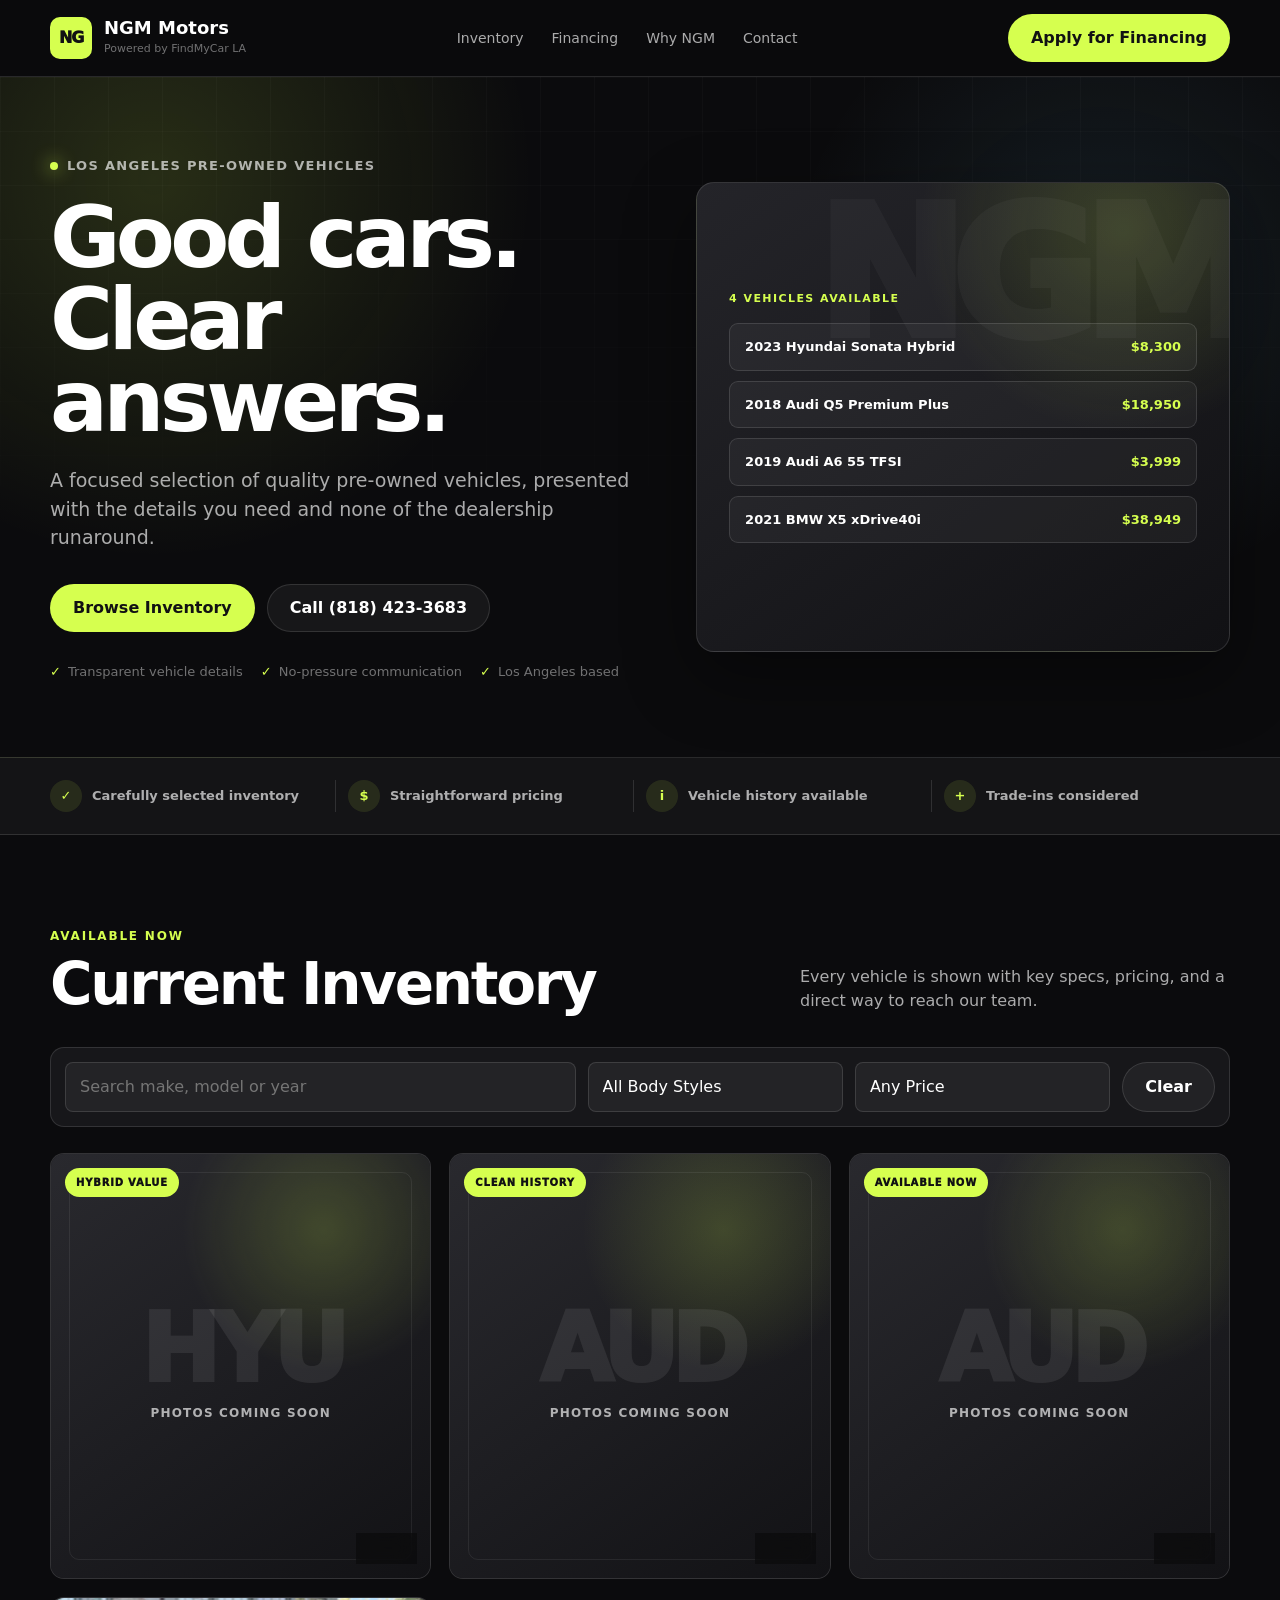
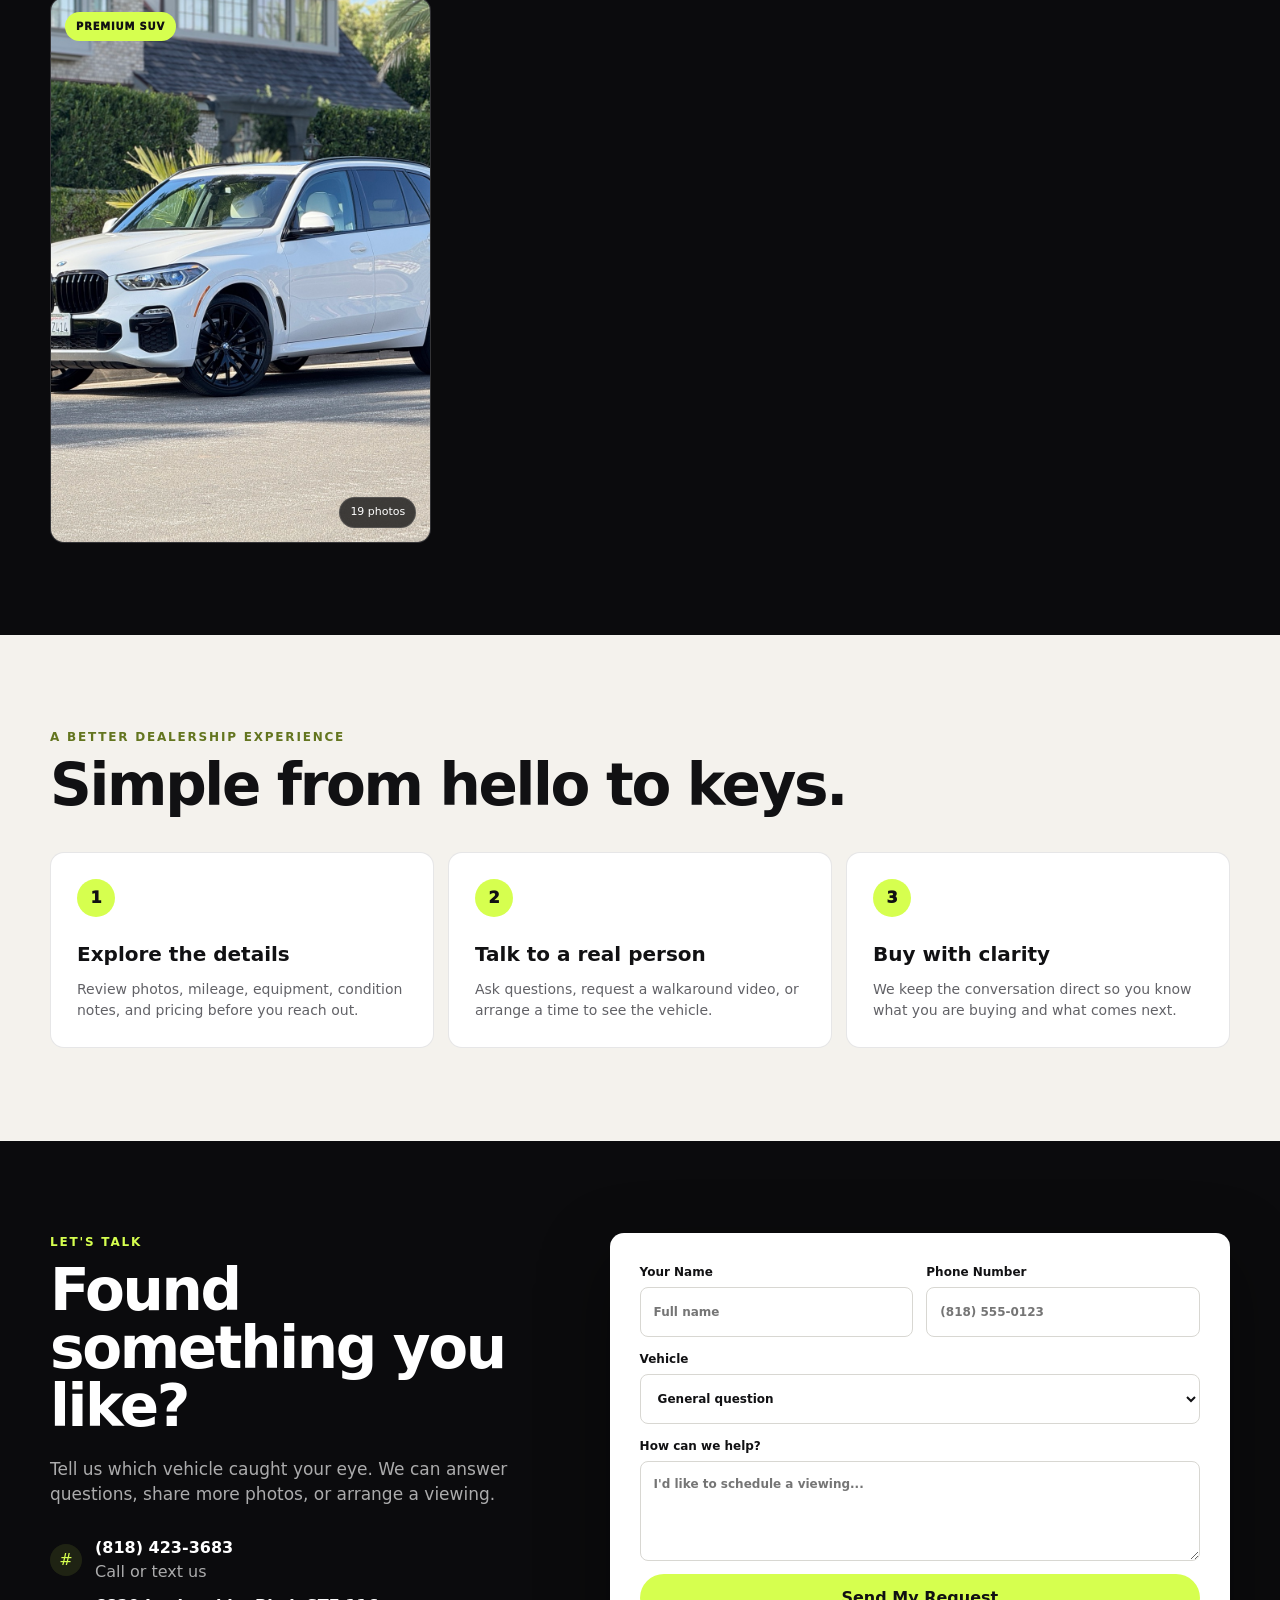
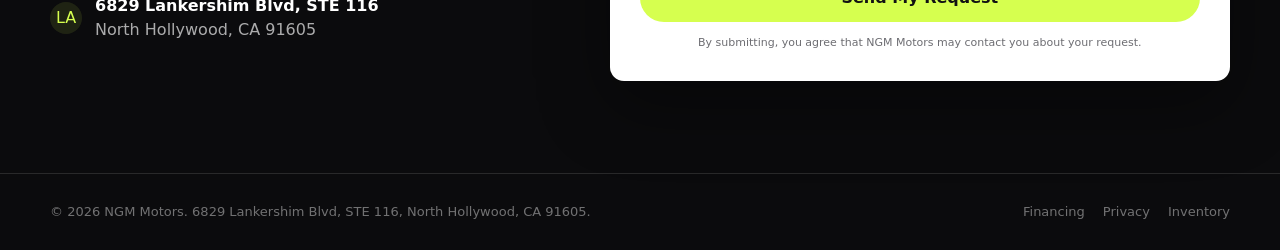
==== index.html @ dc5855cc "Fit fullscreen photos to viewport" ====
<!DOCTYPE html>
<html lang="en">
<head>
  <meta charset="UTF-8">
  <meta name="viewport" content="width=device-width, initial-scale=1.0">
  <meta name="description" content="Shop carefully selected pre-owned vehicles from NGM Motors in Los Angeles. View details, explore inventory, and contact our team.">
  <title>NGM Motors | Quality Pre-Owned Cars in Los Angeles</title>
  <style>
    :root {
      --bg: #0b0b0d;
      --panel: #17171a;
      --panel-2: #202024;
      --text: #fff;
      --muted: rgba(255,255,255,.66);
      --faint: rgba(255,255,255,.42);
      --line: rgba(255,255,255,.12);
      --accent: #d6ff4f;
      --ink: #111113;
      --radius: 14px;
      --shadow: 0 24px 70px rgba(0,0,0,.4);
    }

    * { box-sizing: border-box; }
    [hidden] { display: none !important; }
    html { scroll-behavior: smooth; }
    body {
      margin: 0;
      background: var(--bg);
      color: var(--text);
      font-family: Inter, ui-sans-serif, system-ui, -apple-system, BlinkMacSystemFont, "Segoe UI", sans-serif;
      line-height: 1.5;
    }
    body.modal-open { overflow: hidden; }
    a { color: inherit; text-decoration: none; }
    button, input, select, textarea { font: inherit; }
    button, select { cursor: pointer; }
    img { display: block; max-width: 100%; }
    h1, h2, h3, p { margin-top: 0; }
    .container { width: min(1180px, calc(100% - 32px)); margin: 0 auto; }

    .site-header {
      position: sticky;
      top: 0;
      z-index: 20;
      border-bottom: 1px solid var(--line);
      background: rgba(11,11,13,.86);
      backdrop-filter: blur(18px);
    }
    .header-inner { display: flex; align-items: center; justify-content: space-between; gap: 28px; min-height: 76px; }
    .brand { display: flex; align-items: center; gap: 12px; }
    .brand-mark {
      display: grid;
      width: 42px;
      height: 42px;
      place-items: center;
      border-radius: 10px;
      background: var(--accent);
      color: var(--ink);
      font-weight: 950;
      letter-spacing: -.08em;
    }
    .brand-name { display: block; font-size: 18px; font-weight: 900; line-height: 1; }
    .brand-note { display: block; margin-top: 4px; color: var(--faint); font-size: 11px; }
    .nav { display: flex; gap: 28px; color: var(--muted); font-size: 14px; }
    .nav a:hover { color: var(--text); }
    .button {
      display: inline-flex;
      min-height: 48px;
      align-items: center;
      justify-content: center;
      gap: 9px;
      border: 1px solid transparent;
      border-radius: 999px;
      padding: 0 22px;
      font-weight: 850;
      transition: transform .16s ease, background .16s ease, border-color .16s ease;
    }
    .button:hover { transform: translateY(-1px); }
    .button-primary { background: var(--accent); color: var(--ink); }
    .button-primary:hover { background: #e2ff76; }
    .button-ghost { border-color: var(--line); background: rgba(255,255,255,.05); color: var(--text); }
    .button-ghost:hover { background: rgba(255,255,255,.1); }

    .hero {
      position: relative;
      overflow: hidden;
      border-bottom: 1px solid var(--line);
      background:
        radial-gradient(circle at 12% 15%, rgba(214,255,79,.14), transparent 30%),
        radial-gradient(circle at 86% 30%, rgba(125,211,252,.1), transparent 26%),
        var(--bg);
    }
    .hero::after {
      content: "";
      position: absolute;
      inset: 0;
      background-image: linear-gradient(rgba(255,255,255,.025) 1px, transparent 1px), linear-gradient(90deg, rgba(255,255,255,.025) 1px, transparent 1px);
      background-size: 54px 54px;
      mask-image: linear-gradient(to bottom, #000, transparent 80%);
      pointer-events: none;
    }
    .hero-inner { position: relative; z-index: 1; display: grid; grid-template-columns: 1.05fr .95fr; align-items: center; gap: 56px; min-height: 680px; padding: 70px 0; }
    .eyebrow { display: inline-flex; align-items: center; gap: 9px; margin-bottom: 22px; color: var(--muted); font-size: 13px; font-weight: 800; text-transform: uppercase; letter-spacing: .1em; }
    .eyebrow::before { content: ""; width: 8px; height: 8px; border-radius: 50%; background: var(--accent); box-shadow: 0 0 18px var(--accent); }
    h1 { max-width: 700px; margin-bottom: 24px; font-size: clamp(48px, 7.4vw, 86px); line-height: .95; letter-spacing: -.055em; }
    .hero-copy { max-width: 620px; margin-bottom: 32px; color: var(--muted); font-size: 19px; }
    .hero-actions { display: flex; flex-wrap: wrap; gap: 12px; }
    .hero-proof { display: flex; flex-wrap: wrap; gap: 18px; margin-top: 30px; color: var(--faint); font-size: 13px; }
    .hero-proof span { display: flex; align-items: center; gap: 7px; }
    .hero-proof i { color: var(--accent); font-style: normal; }
    .hero-visual { position: relative; min-height: 470px; }
    .hero-car {
      position: absolute;
      inset: 0;
      width: 100%;
      height: 100%;
      object-fit: cover;
      border: 1px solid var(--line);
      border-radius: 18px;
      box-shadow: var(--shadow);
    }
    .hero-inventory {
      position: absolute;
      inset: 0;
      display: grid;
      align-content: center;
      gap: 10px;
      overflow: hidden;
      border: 1px solid var(--line);
      border-radius: 18px;
      background:
        radial-gradient(circle at 80% 10%, rgba(214,255,79,.16), transparent 34%),
        linear-gradient(145deg, #242429, #111114);
      padding: 32px;
      box-shadow: var(--shadow);
    }
    .hero-inventory::before { content: "NGM"; position: absolute; right: -14px; top: -42px; color: rgba(255,255,255,.035); font-size: 180px; font-weight: 950; letter-spacing: -.09em; }
    .hero-inventory-label { position: relative; margin-bottom: 6px; color: var(--accent); font-size: 11px; font-weight: 900; letter-spacing: .13em; text-transform: uppercase; }
    .hero-inventory-item { position: relative; display: flex; align-items: center; justify-content: space-between; gap: 18px; border: 1px solid var(--line); border-radius: 9px; background: rgba(255,255,255,.045); padding: 13px 15px; }
    .hero-inventory-item span { font-size: 13px; font-weight: 800; }
    .hero-inventory-item strong { color: var(--accent); font-size: 13px; white-space: nowrap; }
    .hero-card { position: absolute; right: -18px; bottom: 24px; width: min(310px, 78%); border: 1px solid var(--line); border-radius: var(--radius); background: rgba(15,15,17,.88); padding: 22px; backdrop-filter: blur(18px); box-shadow: var(--shadow); }
    .hero-card-label { margin-bottom: 7px; color: var(--accent); font-size: 11px; font-weight: 900; letter-spacing: .13em; text-transform: uppercase; }
    .hero-card strong { display: block; margin-bottom: 3px; font-size: 22px; }
    .hero-card p { margin: 0; color: var(--muted); font-size: 13px; }

    .trust-strip { border-bottom: 1px solid var(--line); background: rgba(255,255,255,.035); }
    .trust-grid { display: grid; grid-template-columns: repeat(4, 1fr); gap: 12px; padding: 22px 0; }
    .trust-item { display: flex; align-items: center; gap: 10px; border-right: 1px solid var(--line); color: var(--muted); font-size: 13px; font-weight: 750; }
    .trust-item:last-child { border-right: 0; }
    .trust-icon { display: grid; width: 32px; height: 32px; flex: 0 0 auto; place-items: center; border-radius: 50%; background: rgba(214,255,79,.1); color: var(--accent); }

    .section { padding: 92px 0; }
    .section-head { display: flex; align-items: end; justify-content: space-between; gap: 30px; margin-bottom: 34px; }
    .kicker { margin-bottom: 10px; color: var(--accent); font-size: 12px; font-weight: 900; letter-spacing: .15em; text-transform: uppercase; }
    h2 { margin-bottom: 0; font-size: clamp(36px, 5vw, 58px); line-height: 1; letter-spacing: -.04em; }
    .section-note { max-width: 430px; margin: 0; color: var(--muted); }
    .filters { display: grid; grid-template-columns: 2fr 1fr 1fr auto; gap: 12px; margin-bottom: 26px; border: 1px solid var(--line); border-radius: var(--radius); background: var(--panel); padding: 14px; }
    .control { width: 100%; min-height: 50px; border: 1px solid var(--line); border-radius: 8px; outline: 0; background: rgba(255,255,255,.055); color: var(--text); padding: 0 14px; }
    .control:focus { border-color: var(--accent); box-shadow: 0 0 0 3px rgba(214,255,79,.1); }
    select.control { appearance: none; }
    select.control option { background: var(--panel); }
    .inventory-grid { display: grid; grid-template-columns: repeat(3, minmax(0,1fr)); gap: 18px; }
    .vehicle-card { overflow: hidden; border: 1px solid var(--line); border-radius: var(--radius); background: var(--panel); transition: transform .18s ease, border-color .18s ease; }
    .vehicle-card:hover { transform: translateY(-4px); border-color: rgba(214,255,79,.35); }
    .vehicle-image-wrap { position: relative; aspect-ratio: 4 / 3; overflow: hidden; background: var(--panel-2); cursor: pointer; }
    .vehicle-image { width: 100%; height: 100%; object-fit: cover; transition: transform .35s ease; }
    .vehicle-card:hover .vehicle-image { transform: scale(1.025); }
    .vehicle-placeholder { display: grid; width: 100%; height: 100%; place-items: center; background: radial-gradient(circle at 72% 18%, rgba(214,255,79,.18), transparent 32%), linear-gradient(145deg, #29292e, #121215); color: var(--text); text-align: center; }
    .vehicle-placeholder::before { content: ""; position: absolute; inset: 18px; border: 1px solid rgba(255,255,255,.07); border-radius: 10px; }
    .vehicle-placeholder-inner { position: relative; z-index: 1; padding: 24px; }
    .vehicle-placeholder-mark { display: block; margin-bottom: 8px; color: rgba(255,255,255,.08); font-size: clamp(58px,8vw,94px); font-weight: 950; line-height: .9; letter-spacing: -.08em; }
    .vehicle-placeholder-name { color: var(--muted); font-size: 12px; font-weight: 850; letter-spacing: .1em; text-transform: uppercase; }
    .vehicle-badge { position: absolute; left: 14px; top: 14px; border-radius: 999px; background: var(--accent); color: var(--ink); padding: 7px 11px; font-size: 10px; font-weight: 950; letter-spacing: .08em; text-transform: uppercase; }
    .photo-count { position: absolute; right: 14px; bottom: 14px; border: 1px solid var(--line); border-radius: 999px; background: rgba(11,11,13,.75); padding: 6px 10px; font-size: 11px; backdrop-filter: blur(10px); }
    .vehicle-body { padding: 20px; }
    .vehicle-title-row { display: flex; align-items: start; justify-content: space-between; gap: 16px; }
    .vehicle-title { margin-bottom: 5px; font-size: 21px; line-height: 1.15; }
    .vehicle-trim { margin-bottom: 0; color: var(--muted); font-size: 13px; }
    .vehicle-price { color: var(--accent); font-size: 21px; font-weight: 900; white-space: nowrap; }
    .vehicle-specs { display: grid; grid-template-columns: repeat(3, 1fr); gap: 8px; margin: 18px 0; border-top: 1px solid var(--line); border-bottom: 1px solid var(--line); padding: 14px 0; }
    .spec { border-right: 1px solid var(--line); }
    .spec:last-child { border-right: 0; }
    .spec span { display: block; color: var(--faint); font-size: 10px; font-weight: 850; letter-spacing: .08em; text-transform: uppercase; }
    .spec strong { display: block; margin-top: 3px; font-size: 13px; }
    .card-actions { display: grid; grid-template-columns: 1fr 1fr; gap: 9px; }
    .card-actions .button { min-height: 43px; padding: 0 14px; font-size: 13px; }
    .empty { grid-column: 1/-1; border: 1px dashed var(--line); border-radius: var(--radius); padding: 54px 20px; color: var(--muted); text-align: center; }

    .process { border-top: 1px solid var(--line); border-bottom: 1px solid var(--line); background: #f4f2ed; color: var(--ink); }
    .process .kicker { color: #63751f; }
    .process-grid { display: grid; grid-template-columns: repeat(3,1fr); gap: 14px; margin-top: 38px; }
    .process-card { border: 1px solid rgba(17,17,19,.1); border-radius: var(--radius); background: #fff; padding: 26px; }
    .process-number { display: grid; width: 38px; height: 38px; margin-bottom: 22px; place-items: center; border-radius: 50%; background: var(--accent); font-weight: 950; }
    .process-card h3 { margin-bottom: 10px; font-size: 20px; }
    .process-card p { margin-bottom: 0; color: #626267; font-size: 14px; }

    .contact-grid { display: grid; grid-template-columns: .9fr 1.1fr; gap: 52px; align-items: start; }
    .contact-copy p:not(.kicker) { margin: 22px 0 28px; color: var(--muted); font-size: 17px; }
    .contact-links { display: grid; gap: 10px; }
    .contact-link { display: flex; align-items: center; gap: 13px; color: var(--muted); }
    .contact-link strong { color: var(--text); }
    .contact-form { display: grid; grid-template-columns: 1fr 1fr; gap: 13px; border-radius: var(--radius); background: #fff; color: var(--ink); padding: 30px; box-shadow: var(--shadow); }
    .field { display: grid; gap: 6px; font-size: 12px; font-weight: 800; }
    .field-full { grid-column: 1/-1; }
    .field input, .field select, .field textarea { width: 100%; border: 1px solid #d8d7d2; border-radius: 8px; background: #fff; color: var(--ink); outline: 0; padding: 13px; }
    .field input, .field select { min-height: 50px; }
    .field textarea { min-height: 100px; resize: vertical; }
    .field input:focus, .field select:focus, .field textarea:focus { border-color: var(--ink); box-shadow: 0 0 0 3px rgba(17,17,19,.08); }
    .contact-form .button { grid-column: 1/-1; width: 100%; }
    .form-note { grid-column: 1/-1; margin: 0; color: #6d6d72; font-size: 11px; text-align: center; }
    .form-success { display: none; grid-column: 1/-1; border-radius: 8px; background: #eaf7cf; padding: 12px; color: #344409; font-size: 13px; font-weight: 800; text-align: center; }
    .form-success.visible { display: block; }

    .footer { border-top: 1px solid var(--line); padding: 28px 0; color: var(--faint); font-size: 13px; }
    .footer-inner { display: flex; justify-content: space-between; gap: 20px; }
    .footer-links { display: flex; gap: 18px; }
    .footer a:hover { color: var(--text); }

    .modal { position: fixed; inset: 0; z-index: 50; display: grid; place-items: center; padding: 20px; background: rgba(0,0,0,.78); opacity: 0; visibility: hidden; transition: opacity .18s ease, visibility .18s ease; backdrop-filter: blur(10px); }
    .modal.open { opacity: 1; visibility: visible; }
    .modal-card { position: relative; display: grid; grid-template-columns: 1.15fr .85fr; width: min(1060px,100%); max-height: calc(100vh - 40px); overflow: auto; border: 1px solid var(--line); border-radius: 18px; background: var(--panel); box-shadow: var(--shadow); }
    .modal-gallery { position: sticky; top: 0; min-height: 610px; background: #08080a; }
    .modal-image { width: 100%; height: 100%; object-fit: contain; cursor: zoom-in; }
    .modal-placeholder { display: grid; width: 100%; height: 100%; min-height: inherit; place-items: center; background: radial-gradient(circle at 72% 18%, rgba(214,255,79,.18), transparent 32%), linear-gradient(145deg, #29292e, #121215); text-align: center; }
    .gallery-nav { position: absolute; inset: 50% 16px auto; display: flex; justify-content: space-between; transform: translateY(-50%); pointer-events: none; }
    .gallery-button { display: grid; width: 46px; height: 46px; place-items: center; border: 1px solid rgba(255,255,255,.28); border-radius: 50%; background: rgba(11,11,13,.58); color: var(--text); font-size: 20px; box-shadow: 0 6px 22px rgba(0,0,0,.25); backdrop-filter: blur(8px); pointer-events: auto; transition: background .16s ease, transform .16s ease; }
    .gallery-button:hover { background: rgba(11,11,13,.82); transform: scale(1.05); }
    .gallery-meta { position: absolute; left: 50%; bottom: 23px; transform: translateX(-50%); border: 1px solid var(--line); border-radius: 999px; background: rgba(11,11,13,.78); padding: 6px 11px; color: var(--muted); font-size: 11px; backdrop-filter: blur(8px); }
    .modal-content { padding: 38px; }
    .modal-close { position: absolute; z-index: 2; top: 14px; right: 14px; display: grid; width: 40px; height: 40px; place-items: center; border: 1px solid var(--line); border-radius: 50%; background: rgba(11,11,13,.8); color: var(--text); font-size: 22px; }
    .modal-content h2 { margin-bottom: 6px; font-size: 36px; }
    .modal-price { margin: 18px 0; color: var(--accent); font-size: 34px; font-weight: 950; }
    .modal-description { color: var(--muted); }
    .modal-specs { display: grid; grid-template-columns: 1fr 1fr; gap: 11px; margin: 24px 0; }
    .modal-spec { border-radius: 8px; background: rgba(255,255,255,.055); padding: 13px; }
    .modal-spec span { display: block; color: var(--faint); font-size: 10px; font-weight: 850; text-transform: uppercase; letter-spacing: .08em; }
    .modal-spec strong { display: block; margin-top: 4px; font-size: 14px; }
    .feature-list { display: grid; grid-template-columns: 1fr 1fr; gap: 8px; margin: 18px 0 28px; padding: 0; list-style: none; color: var(--muted); font-size: 13px; }
    .feature-list li::before { content: "\2713"; margin-right: 7px; color: var(--accent); font-weight: 900; }
    .modal-actions { display: grid; gap: 9px; }
    .share-status { min-height: 18px; margin: 8px 0 0; color: var(--muted); font-size: 12px; text-align: center; }

    .fullscreen-viewer { position: fixed; inset: 0; z-index: 80; display: grid; min-width: 0; min-height: 0; place-items: center; overflow: hidden; background: rgba(0,0,0,.96); padding: 20px 76px; opacity: 0; visibility: hidden; transition: opacity .18s ease, visibility .18s ease; }
    .fullscreen-viewer.open { opacity: 1; visibility: visible; }
    .fullscreen-image { display: block; width: auto; height: auto; max-width: 100%; max-height: calc(100vh - 40px); max-height: calc(100dvh - 40px); object-fit: contain; }
    .fullscreen-close { position: absolute; z-index: 2; top: 20px; right: 20px; display: grid; width: 48px; height: 48px; place-items: center; border: 1px solid var(--line); border-radius: 50%; background: rgba(11,11,13,.78); color: var(--text); font-size: 28px; }
    .fullscreen-button { position: absolute; z-index: 2; top: 50%; display: grid; width: 52px; height: 52px; place-items: center; border: 1px solid var(--line); border-radius: 50%; background: rgba(11,11,13,.78); color: var(--text); font-size: 24px; transform: translateY(-50%); }
    .fullscreen-prev { left: 20px; }
    .fullscreen-next { right: 20px; }
    .fullscreen-counter { position: absolute; z-index: 2; bottom: 22px; left: 50%; transform: translateX(-50%); border: 1px solid var(--line); border-radius: 999px; background: rgba(11,11,13,.78); padding: 8px 13px; color: var(--muted); font-size: 12px; }

    @media (max-width: 980px) {
      .nav { display: none; }
      .hero-inner { grid-template-columns: 1fr; min-height: auto; }
      .hero-visual { min-height: 520px; }
      .inventory-grid { grid-template-columns: repeat(2,1fr); }
      .filters { grid-template-columns: 1fr 1fr; }
      .contact-grid { grid-template-columns: 1fr; }
      .modal-card { grid-template-columns: 1fr; }
      .modal-gallery { position: relative; min-height: 430px; }
    }
    @media (max-width: 680px) {
      .container { width: min(100% - 24px,1180px); }
      .header-inner { min-height: 68px; }
      .header-inner > .button { display: none; }
      .hero-inner { gap: 38px; padding: 52px 0; }
      .hero-visual { min-height: 380px; }
      .hero-card { right: 12px; bottom: 12px; }
      .trust-grid { grid-template-columns: 1fr 1fr; }
      .trust-item { border-right: 0; }
      .section { padding: 64px 0; }
      .section-head { align-items: stretch; flex-direction: column; }
      .filters, .inventory-grid, .process-grid { grid-template-columns: 1fr; }
      .filters .button { width: 100%; }
      .contact-form { grid-template-columns: 1fr; padding: 22px; }
      .field-full, .contact-form .button, .form-note, .form-success { grid-column: auto; }
      .footer-inner { flex-direction: column; }
      .modal { padding: 0; }
      .modal-card { max-height: 100vh; min-height: 100vh; border: 0; border-radius: 0; }
      .modal-gallery { min-height: 310px; }
      .modal-content { padding: 28px 20px; }
      .gallery-nav { right: 10px; left: 10px; }
      .gallery-button { width: 42px; height: 42px; }
      .fullscreen-viewer { padding: 64px 12px; }
      .fullscreen-image { max-height: calc(100vh - 128px); max-height: calc(100dvh - 128px); }
      .fullscreen-button { width: 44px; height: 44px; background: rgba(11,11,13,.58); }
      .fullscreen-prev { left: 10px; }
      .fullscreen-next { right: 10px; }
    }
  </style>
</head>
<body>
  <header class="site-header">
    <div class="container header-inner">
      <a class="brand" href="#top" aria-label="NGM Motors home">
        <span class="brand-mark">NG</span>
        <span><span class="brand-name">NGM Motors</span><span class="brand-note">Powered by FindMyCar LA</span></span>
      </a>
      <nav class="nav" aria-label="Main navigation">
        <a href="#inventory">Inventory</a><a href="financing.html">Financing</a><a href="#why-us">Why NGM</a><a href="#contact">Contact</a>
      </nav>
      <a class="button button-primary" href="financing.html">Apply for Financing</a>
    </div>
  </header>

  <main id="top">
    <section class="hero">
      <div class="container hero-inner">
        <div>
          <p class="eyebrow">Los Angeles pre-owned vehicles</p>
          <h1>Good cars.<br>Clear answers.</h1>
          <p class="hero-copy">A focused selection of quality pre-owned vehicles, presented with the details you need and none of the dealership runaround.</p>
          <div class="hero-actions">
            <a class="button button-primary" href="#inventory">Browse Inventory</a>
            <a class="button button-ghost" href="tel:+18184233683">Call (818) 423-3683</a>
          </div>
          <div class="hero-proof"><span><i>&check;</i> Transparent vehicle details</span><span><i>&check;</i> No-pressure communication</span><span><i>&check;</i> Los Angeles based</span></div>
        </div>
        <div class="hero-visual">
          <div class="hero-inventory">
            <span class="hero-inventory-label">4 vehicles available</span>
            <div class="hero-inventory-item"><span>2023 Hyundai Sonata Hybrid</span><strong>$8,300</strong></div>
            <div class="hero-inventory-item"><span>2018 Audi Q5 Premium Plus</span><strong>$18,950</strong></div>
            <div class="hero-inventory-item"><span>2019 Audi A6 55 TFSI</span><strong>$3,999</strong></div>
            <div class="hero-inventory-item"><span>2021 BMW X5 xDrive40i</span><strong>$38,949</strong></div>
          </div>
        </div>
      </div>
    </section>

    <section class="trust-strip" aria-label="Dealer benefits">
      <div class="container trust-grid">
        <div class="trust-item"><span class="trust-icon">&check;</span> Carefully selected inventory</div>
        <div class="trust-item"><span class="trust-icon">$</span> Straightforward pricing</div>
        <div class="trust-item"><span class="trust-icon">i</span> Vehicle history available</div>
        <div class="trust-item"><span class="trust-icon">+</span> Trade-ins considered</div>
      </div>
    </section>

    <section id="inventory" class="section">
      <div class="container">
        <div class="section-head">
          <div><p class="kicker">Available now</p><h2>Current Inventory</h2></div>
          <p class="section-note">Every vehicle is shown with key specs, pricing, and a direct way to reach our team.</p>
        </div>
        <div class="filters">
          <input id="search" class="control" type="search" placeholder="Search make, model or year" aria-label="Search inventory">
          <select id="bodyFilter" class="control" aria-label="Filter by body style"><option value="">All Body Styles</option><option>SUV</option><option>Sedan</option></select>
          <select id="priceFilter" class="control" aria-label="Filter by price"><option value="">Any Price</option><option value="20000">Under $20,000</option><option value="25000">Under $25,000</option><option value="30000">Under $30,000</option></select>
          <button id="clearFilters" class="button button-ghost" type="button">Clear</button>
        </div>
        <div id="inventoryGrid" class="inventory-grid"></div>
      </div>
    </section>

    <section id="why-us" class="section process">
      <div class="container">
        <p class="kicker">A better dealership experience</p><h2>Simple from hello to keys.</h2>
        <div class="process-grid">
          <article class="process-card"><span class="process-number">1</span><h3>Explore the details</h3><p>Review photos, mileage, equipment, condition notes, and pricing before you reach out.</p></article>
          <article class="process-card"><span class="process-number">2</span><h3>Talk to a real person</h3><p>Ask questions, request a walkaround video, or arrange a time to see the vehicle.</p></article>
          <article class="process-card"><span class="process-number">3</span><h3>Buy with clarity</h3><p>We keep the conversation direct so you know what you are buying and what comes next.</p></article>
        </div>
      </div>
    </section>

    <section id="contact" class="section">
      <div class="container contact-grid">
        <div class="contact-copy">
          <p class="kicker">Let's talk</p><h2>Found something you like?</h2>
          <p>Tell us which vehicle caught your eye. We can answer questions, share more photos, or arrange a viewing.</p>
          <div class="contact-links"><a class="contact-link" href="tel:+18184233683"><span class="trust-icon">#</span><span><strong>(818) 423-3683</strong><br>Call or text us</span></a><a class="contact-link" href="https://maps.google.com/?q=6829+Lankershim+Blvd+STE+116+North+Hollywood+CA+91605" target="_blank" rel="noopener"><span class="trust-icon">LA</span><span><strong>6829 Lankershim Blvd, STE 116</strong><br>North Hollywood, CA 91605</span></a></div>
        </div>
        <form id="leadForm" class="contact-form" action="https://formspree.io/f/mrededgd" method="POST">
          <label class="field">Your Name<input name="name" type="text" placeholder="Full name" required></label>
          <label class="field">Phone Number<input name="phone" type="tel" placeholder="(818) 555-0123" required></label>
          <label class="field field-full">Vehicle<select id="vehicleSelect" name="vehicle"><option value="">General question</option></select></label>
          <label class="field field-full">How can we help?<textarea name="message" placeholder="I'd like to schedule a viewing..."></textarea></label>
          <button class="button button-primary" type="submit">Send My Request</button>
          <p id="formSuccess" class="form-success">Thanks - we received your request and will be in touch shortly.</p>
          <p class="form-note">By submitting, you agree that NGM Motors may contact you about your request.</p>
        </form>
      </div>
    </section>
  </main>

  <footer class="footer"><div class="container footer-inner"><span>&copy; 2026 NGM Motors. 6829 Lankershim Blvd, STE 116, North Hollywood, CA 91605.</span><span class="footer-links"><a href="financing.html">Financing</a><a href="https://fndmycar.com/privacy.html">Privacy</a><a href="#inventory">Inventory</a></span></div></footer>

  <div id="vehicleModal" class="modal" role="dialog" aria-modal="true" aria-labelledby="modalTitle" aria-hidden="true">
    <div class="modal-card">
      <button id="modalClose" class="modal-close" type="button" aria-label="Close vehicle details">&times;</button>
      <div class="modal-gallery"><img id="modalImage" class="modal-image" src="" alt="" title="View full size"><div id="modalPlaceholder" class="modal-placeholder" hidden><div class="vehicle-placeholder-inner"><span id="modalPlaceholderMark" class="vehicle-placeholder-mark"></span><span id="modalPlaceholderName" class="vehicle-placeholder-name"></span></div></div><div class="gallery-nav"><button id="galleryPrev" class="gallery-button" type="button" aria-label="Previous photo">&larr;</button><button id="galleryNext" class="gallery-button" type="button" aria-label="Next photo">&rarr;</button></div><span id="galleryMeta" class="gallery-meta" hidden></span></div>
      <div class="modal-content"><p id="modalBadge" class="kicker"></p><h2 id="modalTitle"></h2><p id="modalTrim" class="vehicle-trim"></p><div id="modalPrice" class="modal-price"></div><p id="modalDescription" class="modal-description"></p><div id="modalSpecs" class="modal-specs"></div><h3>Highlights</h3><ul id="modalFeatures" class="feature-list"></ul><div class="modal-actions"><button id="modalInquiry" class="button button-primary" type="button">Ask About This Vehicle</button><button id="shareListing" class="button button-ghost" type="button">Share Listing</button><a class="button button-ghost" href="tel:+18184233683">Call (818) 423-3683</a></div><p id="shareStatus" class="share-status" aria-live="polite"></p></div>
    </div>
  </div>

  <div id="fullscreenViewer" class="fullscreen-viewer" role="dialog" aria-modal="true" aria-label="Full-size vehicle photo" aria-hidden="true">
    <button id="fullscreenClose" class="fullscreen-close" type="button" aria-label="Close full-size photo">&times;</button>
    <button id="fullscreenPrev" class="fullscreen-button fullscreen-prev" type="button" aria-label="Previous photo">&larr;</button>
    <img id="fullscreenImage" class="fullscreen-image" src="" alt="">
    <button id="fullscreenNext" class="fullscreen-button fullscreen-next" type="button" aria-label="Next photo">&rarr;</button>
    <span id="fullscreenCounter" class="fullscreen-counter"></span>
  </div>

  <script>
    const vehicles = [
      { id: "sonata-hybrid", stock: "CP1139", vin: "KMHL24JJ7PA055891", year: 2023, make: "Hyundai", model: "Sonata Hybrid", trim: "Blue Sedan 4D", body: "Sedan", price: 8300, miles: 86942, drivetrain: "Not listed", color: "Not listed", badge: "Hybrid Value", images: [], description: "A fuel-efficient midsize hybrid sedan now available from NGM Motors. Contact our team for condition details, additional photos, and a viewing appointment.", features: ["Hybrid powertrain", "In inventory", "Available now", "Stock CP1139"] },
      { id: "audi-q5", stock: "TR11102", vin: "WA1BNAFY4J2013783", year: 2018, make: "Audi", model: "Q5 Premium Plus", trim: "Sport Utility 4D", body: "SUV", price: 18950, miles: 78053, drivetrain: "Not listed", color: "Not listed", badge: "Clean History", images: [], description: "A premium compact SUV with a clean reported accident history. Contact our team for condition details, additional photos, and a viewing appointment.", features: ["AutoCheck score 81", "0 reported accidents", "Odometer assured", "Title brand assured", "5 reported owners", "Stock TR11102"] },
      { id: "audi-a6", stock: "NH9866", vin: "WAUK2AF28KN059866", year: 2019, make: "Audi", model: "A6 55 TFSI Premium", trim: "Sedan 4D", body: "Sedan", price: 3999, miles: 75030, drivetrain: "Not listed", color: "Not listed", badge: "Available Now", images: [], description: "A well-equipped premium sedan with a clean reported accident history. Contact our team to confirm pricing, condition, and availability before visiting.", features: ["AutoCheck score 85", "0 reported accidents", "Odometer assured", "Title brand assured", "2 reported owners", "Stock NH9866"] },
      { id: "bmw-x5", stock: "40370", vin: "5UXCR4C05M9E40370", year: 2021, make: "BMW", model: "X5 xDrive40i", trim: "Sport Utility 4D", body: "SUV", price: 38949, miles: 54302, drivetrain: "AWD", color: "White", badge: "Premium SUV", images: [
        "assets/inventory/bmw-x5-40370/01-front-three-quarter.jpg?v=2",
        "assets/inventory/bmw-x5-40370/02-front-three-quarter-low.jpg?v=2",
        "assets/inventory/bmw-x5-40370/03-front.jpg?v=2",
        "assets/inventory/bmw-x5-40370/04-front-passenger-side.jpg?v=2",
        "assets/inventory/bmw-x5-40370/05-driver-profile.jpg?v=2",
        "assets/inventory/bmw-x5-40370/06-rear-driver-side.jpg?v=2",
        "assets/inventory/bmw-x5-40370/07-rear-passenger-side.jpg?v=2",
        "assets/inventory/bmw-x5-40370/08-rear.jpg?v=2",
        "assets/inventory/bmw-x5-40370/09-rear-close.jpg?v=2",
        "assets/inventory/bmw-x5-40370/10-front-interior.jpg?v=2",
        "assets/inventory/bmw-x5-40370/11-driver-cockpit.jpg?v=2",
        "assets/inventory/bmw-x5-40370/12-rear-seats.jpg?v=2",
        "assets/inventory/bmw-x5-40370/13-panoramic-roof.jpg?v=2",
        "assets/inventory/bmw-x5-40370/14-front-seats-console.jpg?v=2",
        "assets/inventory/bmw-x5-40370/15-harman-kardon-controls.jpg?v=2",
        "assets/inventory/bmw-x5-40370/16-laser-headlight.jpg?v=2",
        "assets/inventory/bmw-x5-40370/17-mirror-camera.jpg?v=2",
        "assets/inventory/bmw-x5-40370/18-crystal-shifter.jpg?v=2",
        "assets/inventory/bmw-x5-40370/19-surround-view-camera.jpg?v=2"
      ], description: "A spacious premium SUV with a clean reported accident history and xDrive all-wheel drive. Finished in white with a light interior and a well-equipped premium cabin.", features: ["AutoCheck score 88", "0 reported accidents", "xDrive all-wheel drive", "Panoramic roof", "Harman Kardon audio", "Surround-view camera", "BMW Laser headlights", "Stock 40370"] }
    ];

    const grid = document.querySelector("#inventoryGrid");
    const search = document.querySelector("#search");
    const bodyFilter = document.querySelector("#bodyFilter");
    const priceFilter = document.querySelector("#priceFilter");
    const modal = document.querySelector("#vehicleModal");
    const fullscreenViewer = document.querySelector("#fullscreenViewer");
    const vehicleSelect = document.querySelector("#vehicleSelect");
    let activeVehicle = null;
    let galleryIndex = 0;
    const defaultTitle = document.title;

    const money = value => new Intl.NumberFormat("en-US", { style: "currency", currency: "USD", maximumFractionDigits: 0 }).format(value);
    const number = value => new Intl.NumberFormat("en-US").format(value);

    function listingUrl(id, absolute = false) {
      const url = new URL(window.location.href);
      url.searchParams.set("vehicle", id);
      url.hash = "inventory";
      return absolute ? url.href : `${url.pathname}${url.search}${url.hash}`;
    }

    function setListingUrl(id) {
      const url = new URL(window.location.href);
      if (id) url.searchParams.set("vehicle", id); else url.searchParams.delete("vehicle");
      url.hash = "inventory";
      window.history.replaceState({}, "", `${url.pathname}${url.search}${url.hash}`);
    }

    function renderInventory() {
      const query = search.value.toLowerCase().trim();
      const body = bodyFilter.value;
      const maxPrice = Number(priceFilter.value) || Infinity;
      const filtered = vehicles.filter(vehicle => `${vehicle.year} ${vehicle.make} ${vehicle.model} ${vehicle.trim}`.toLowerCase().includes(query) && (!body || vehicle.body === body) && vehicle.price <= maxPrice);
      grid.innerHTML = "";
      if (!filtered.length) { grid.innerHTML = '<p class="empty">No vehicles match those filters. Try broadening your search.</p>'; return; }
      filtered.forEach(vehicle => {
        const card = document.createElement("article");
        card.className = "vehicle-card";
        const media = vehicle.images.length
          ? `<img class="vehicle-image" src="${vehicle.images[0]}" alt="${vehicle.year} ${vehicle.make} ${vehicle.model}">`
          : `<div class="vehicle-placeholder"><div class="vehicle-placeholder-inner"><span class="vehicle-placeholder-mark">${vehicle.make.slice(0, 3).toUpperCase()}</span><span class="vehicle-placeholder-name">Photos coming soon</span></div></div>`;
        const href = listingUrl(vehicle.id);
        card.innerHTML = `<a class="vehicle-image-wrap" href="${href}" data-details="${vehicle.id}">${media}<span class="vehicle-badge">${vehicle.badge}</span><span class="photo-count">${vehicle.images.length ? `${vehicle.images.length} photos` : "Details"}</span></a><div class="vehicle-body"><div class="vehicle-title-row"><div><h3 class="vehicle-title">${vehicle.year} ${vehicle.make} ${vehicle.model}</h3><p class="vehicle-trim">${vehicle.trim}</p></div><strong class="vehicle-price">${money(vehicle.price)}</strong></div><div class="vehicle-specs"><div class="spec"><span>Mileage</span><strong>${number(vehicle.miles)} mi</strong></div><div class="spec"><span>Stock</span><strong>${vehicle.stock}</strong></div><div class="spec"><span>Body</span><strong>${vehicle.body}</strong></div></div><div class="card-actions"><a class="button button-ghost" href="${href}" data-details="${vehicle.id}">View Details</a><button class="button button-primary" type="button" data-inquire="${vehicle.id}">I'm Interested</button></div></div>`;
        grid.appendChild(card);
      });
    }

    function updateGallery() {
      if (!activeVehicle || !activeVehicle.images.length) return;
      const image = activeVehicle.images[galleryIndex];
      const alt = `${activeVehicle.year} ${activeVehicle.make} ${activeVehicle.model}, photo ${galleryIndex + 1}`;
      document.querySelector("#modalImage").src = image;
      document.querySelector("#modalImage").alt = alt;
      document.querySelector("#fullscreenImage").src = image;
      document.querySelector("#fullscreenImage").alt = alt;
      document.querySelector("#galleryMeta").textContent = `${galleryIndex + 1} / ${activeVehicle.images.length} - View full size`;
      document.querySelector("#fullscreenCounter").textContent = `${galleryIndex + 1} / ${activeVehicle.images.length}`;
    }

    function changePhoto(direction) {
      if (!activeVehicle || !activeVehicle.images.length) return;
      galleryIndex = (galleryIndex + direction + activeVehicle.images.length) % activeVehicle.images.length;
      updateGallery();
    }

    function openModal(id, updateUrl = true) {
      activeVehicle = vehicles.find(vehicle => vehicle.id === id);
      if (!activeVehicle) return;
      galleryIndex = 0;
      if (updateUrl) setListingUrl(id);
      document.title = `${activeVehicle.year} ${activeVehicle.make} ${activeVehicle.model} | NGM Motors`;
      document.querySelector("#modalBadge").textContent = activeVehicle.badge;
      document.querySelector("#modalTitle").textContent = `${activeVehicle.year} ${activeVehicle.make} ${activeVehicle.model}`;
      document.querySelector("#modalTrim").textContent = activeVehicle.trim;
      document.querySelector("#modalPrice").textContent = money(activeVehicle.price);
      document.querySelector("#modalDescription").textContent = activeVehicle.description;
      const modalImage = document.querySelector("#modalImage");
      const modalPlaceholder = document.querySelector("#modalPlaceholder");
      modalImage.hidden = activeVehicle.images.length === 0;
      modalPlaceholder.hidden = activeVehicle.images.length > 0;
      if (activeVehicle.images.length) {
        updateGallery();
      } else {
        modalImage.removeAttribute("src");
        modalImage.alt = "";
        document.querySelector("#modalPlaceholderMark").textContent = activeVehicle.make.slice(0, 3).toUpperCase();
        document.querySelector("#modalPlaceholderName").textContent = "Photos coming soon";
      }
      document.querySelector(".gallery-nav").hidden = activeVehicle.images.length < 2;
      document.querySelector("#galleryMeta").hidden = activeVehicle.images.length === 0;
      document.querySelector("#shareStatus").textContent = "";
      document.querySelector("#modalSpecs").innerHTML = [["Mileage", `${number(activeVehicle.miles)} miles`],["Stock Number", activeVehicle.stock],["VIN", activeVehicle.vin],["Drivetrain", activeVehicle.drivetrain],["Exterior", activeVehicle.color],["Body Style", activeVehicle.body]].map(([label,value]) => `<div class="modal-spec"><span>${label}</span><strong>${value}</strong></div>`).join("");
      document.querySelector("#modalFeatures").innerHTML = activeVehicle.features.map(feature => `<li>${feature}</li>`).join("");
      modal.classList.add("open"); modal.setAttribute("aria-hidden", "false"); document.body.classList.add("modal-open"); document.querySelector("#modalClose").focus();
    }
    function closeModal(updateUrl = true) { closeFullscreen(); modal.classList.remove("open"); modal.setAttribute("aria-hidden", "true"); document.body.classList.remove("modal-open"); document.title = defaultTitle; if (updateUrl) setListingUrl(); }
    function openFullscreen() { if (!activeVehicle || !activeVehicle.images.length) return; updateGallery(); fullscreenViewer.classList.add("open"); fullscreenViewer.setAttribute("aria-hidden", "false"); document.querySelector("#fullscreenClose").focus(); }
    function closeFullscreen() { fullscreenViewer.classList.remove("open"); fullscreenViewer.setAttribute("aria-hidden", "true"); }
    function selectVehicle(id) { const vehicle = vehicles.find(item => item.id === id); vehicleSelect.value = id; closeModal(); document.querySelector("#contact").scrollIntoView({ behavior: "smooth" }); setTimeout(() => document.querySelector('#leadForm input[name="name"]').focus(), 550); }

    vehicles.forEach(vehicle => { const option = document.createElement("option"); option.value = vehicle.id; option.textContent = `${vehicle.year} ${vehicle.make} ${vehicle.model}`; vehicleSelect.appendChild(option); });
    grid.addEventListener("click", event => { const details = event.target.closest("[data-details]"); const inquiry = event.target.closest("[data-inquire]"); if (details) { event.preventDefault(); openModal(details.dataset.details); } if (inquiry) selectVehicle(inquiry.dataset.inquire); });
    [search, bodyFilter, priceFilter].forEach(control => control.addEventListener("input", renderInventory));
    document.querySelector("#clearFilters").addEventListener("click", () => { search.value = ""; bodyFilter.value = ""; priceFilter.value = ""; renderInventory(); });
    document.querySelector("#modalClose").addEventListener("click", closeModal);
    modal.addEventListener("click", event => { if (event.target === modal) closeModal(); });
    document.querySelector("#modalImage").addEventListener("click", openFullscreen);
    document.querySelector("#fullscreenClose").addEventListener("click", closeFullscreen);
    fullscreenViewer.addEventListener("click", event => { if (event.target === fullscreenViewer) closeFullscreen(); });
    document.addEventListener("keydown", event => {
      if (event.key === "Escape") { if (fullscreenViewer.classList.contains("open")) closeFullscreen(); else if (modal.classList.contains("open")) closeModal(); }
      if (event.key === "ArrowLeft" && (modal.classList.contains("open") || fullscreenViewer.classList.contains("open"))) changePhoto(-1);
      if (event.key === "ArrowRight" && (modal.classList.contains("open") || fullscreenViewer.classList.contains("open"))) changePhoto(1);
    });
    document.querySelector("#modalInquiry").addEventListener("click", () => selectVehicle(activeVehicle.id));
    document.querySelector("#galleryPrev").addEventListener("click", () => changePhoto(-1));
    document.querySelector("#galleryNext").addEventListener("click", () => changePhoto(1));
    document.querySelector("#fullscreenPrev").addEventListener("click", () => changePhoto(-1));
    document.querySelector("#fullscreenNext").addEventListener("click", () => changePhoto(1));
    document.querySelector("#shareListing").addEventListener("click", async () => {
      const shareData = { title: `${activeVehicle.year} ${activeVehicle.make} ${activeVehicle.model} | NGM Motors`, text: `${activeVehicle.year} ${activeVehicle.make} ${activeVehicle.model} - ${money(activeVehicle.price)}`, url: listingUrl(activeVehicle.id, true) };
      const status = document.querySelector("#shareStatus");
      try {
        if (navigator.share) await navigator.share(shareData); else { await navigator.clipboard.writeText(shareData.url); status.textContent = "Listing link copied."; }
      } catch (error) { if (error.name !== "AbortError") status.textContent = "Copy the listing URL from your browser's address bar."; }
    });
    document.querySelector("#leadForm").addEventListener("submit", async event => {
      event.preventDefault();
      const form = event.currentTarget;
      const success = document.querySelector("#formSuccess");
      success.classList.remove("visible");
      try {
        const response = await fetch(form.action, { method: form.method, body: new FormData(form), headers: { Accept: "application/json" } });
        if (!response.ok) throw new Error("Request failed");
        success.textContent = "Thanks - we received your request and will be in touch shortly.";
        success.classList.add("visible");
        form.reset();
      } catch (error) {
        success.textContent = "We couldn't send your request. Please call or text us at (818) 423-3683.";
        success.classList.add("visible");
      }
    });
    renderInventory();
    const requestedVehicle = new URLSearchParams(window.location.search).get("vehicle");
    if (requestedVehicle && vehicles.some(vehicle => vehicle.id === requestedVehicle)) openModal(requestedVehicle, false);
  </script>
</body>
</html>
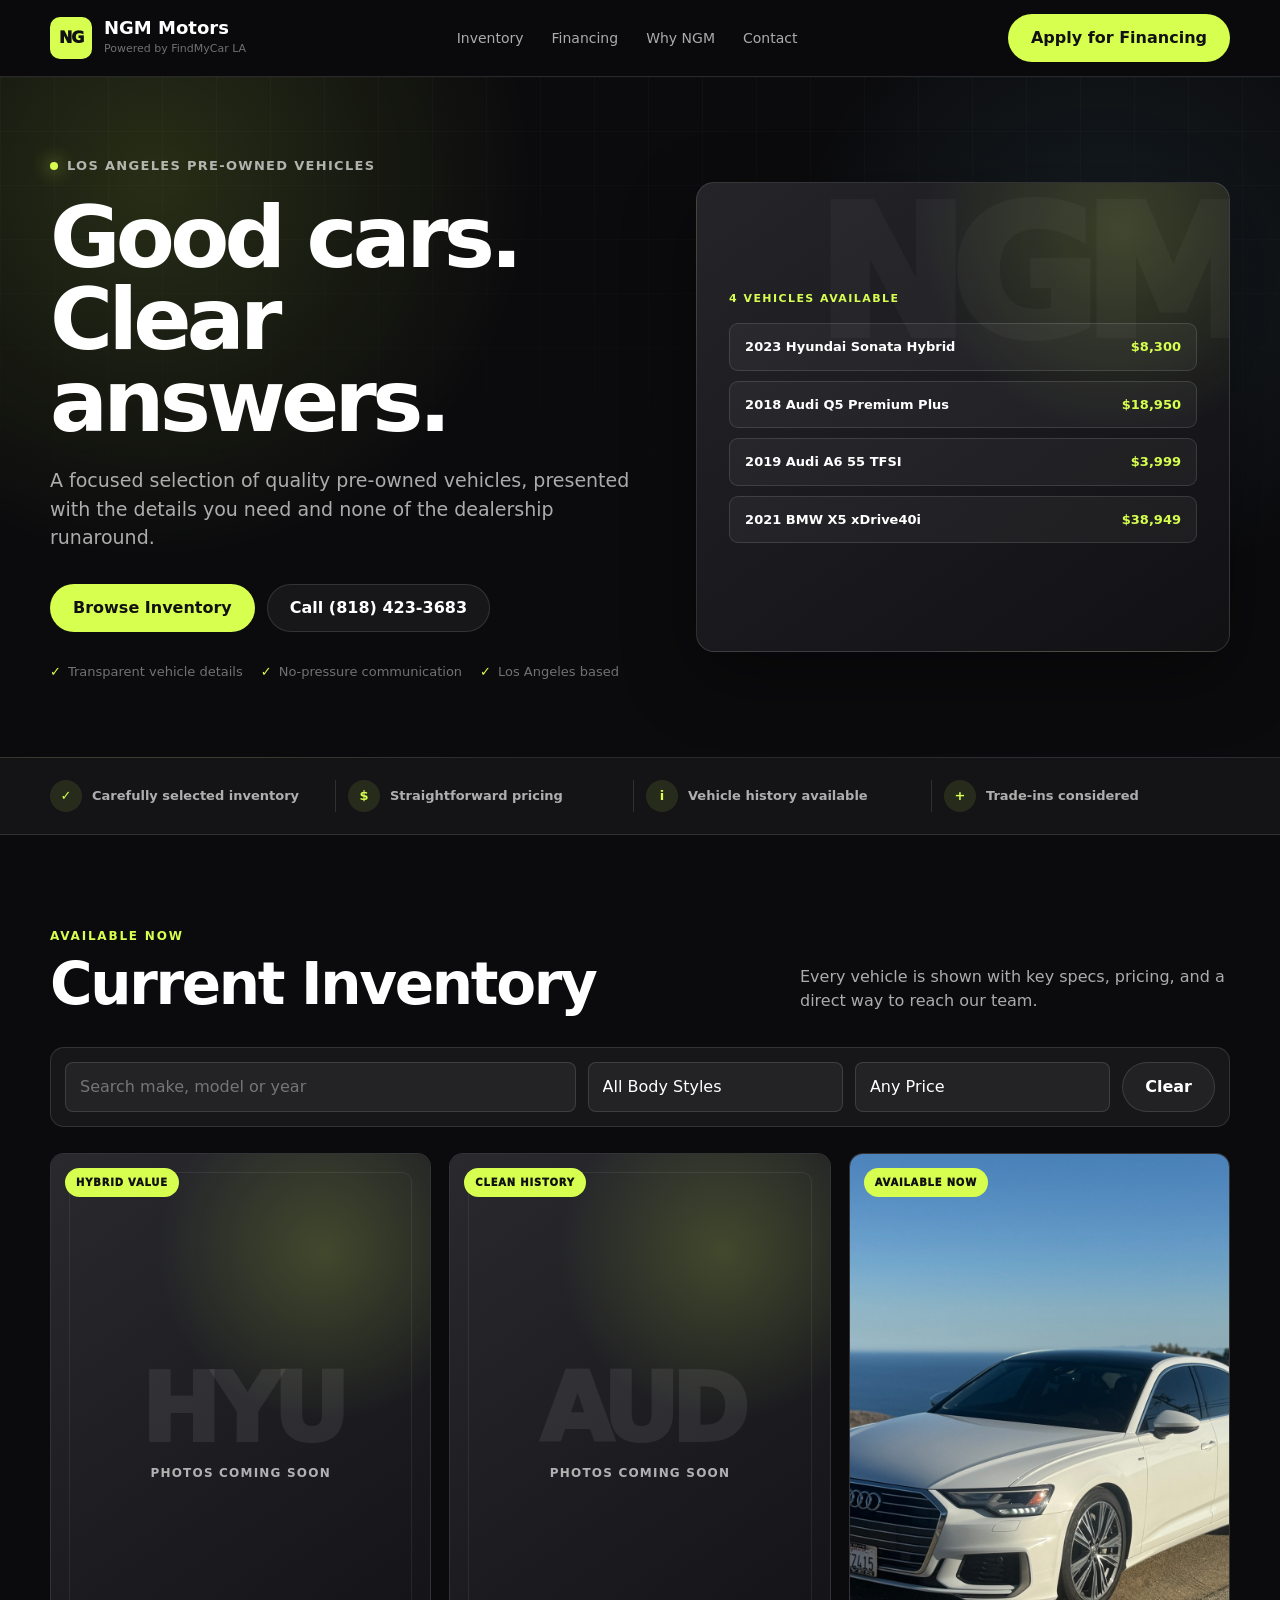
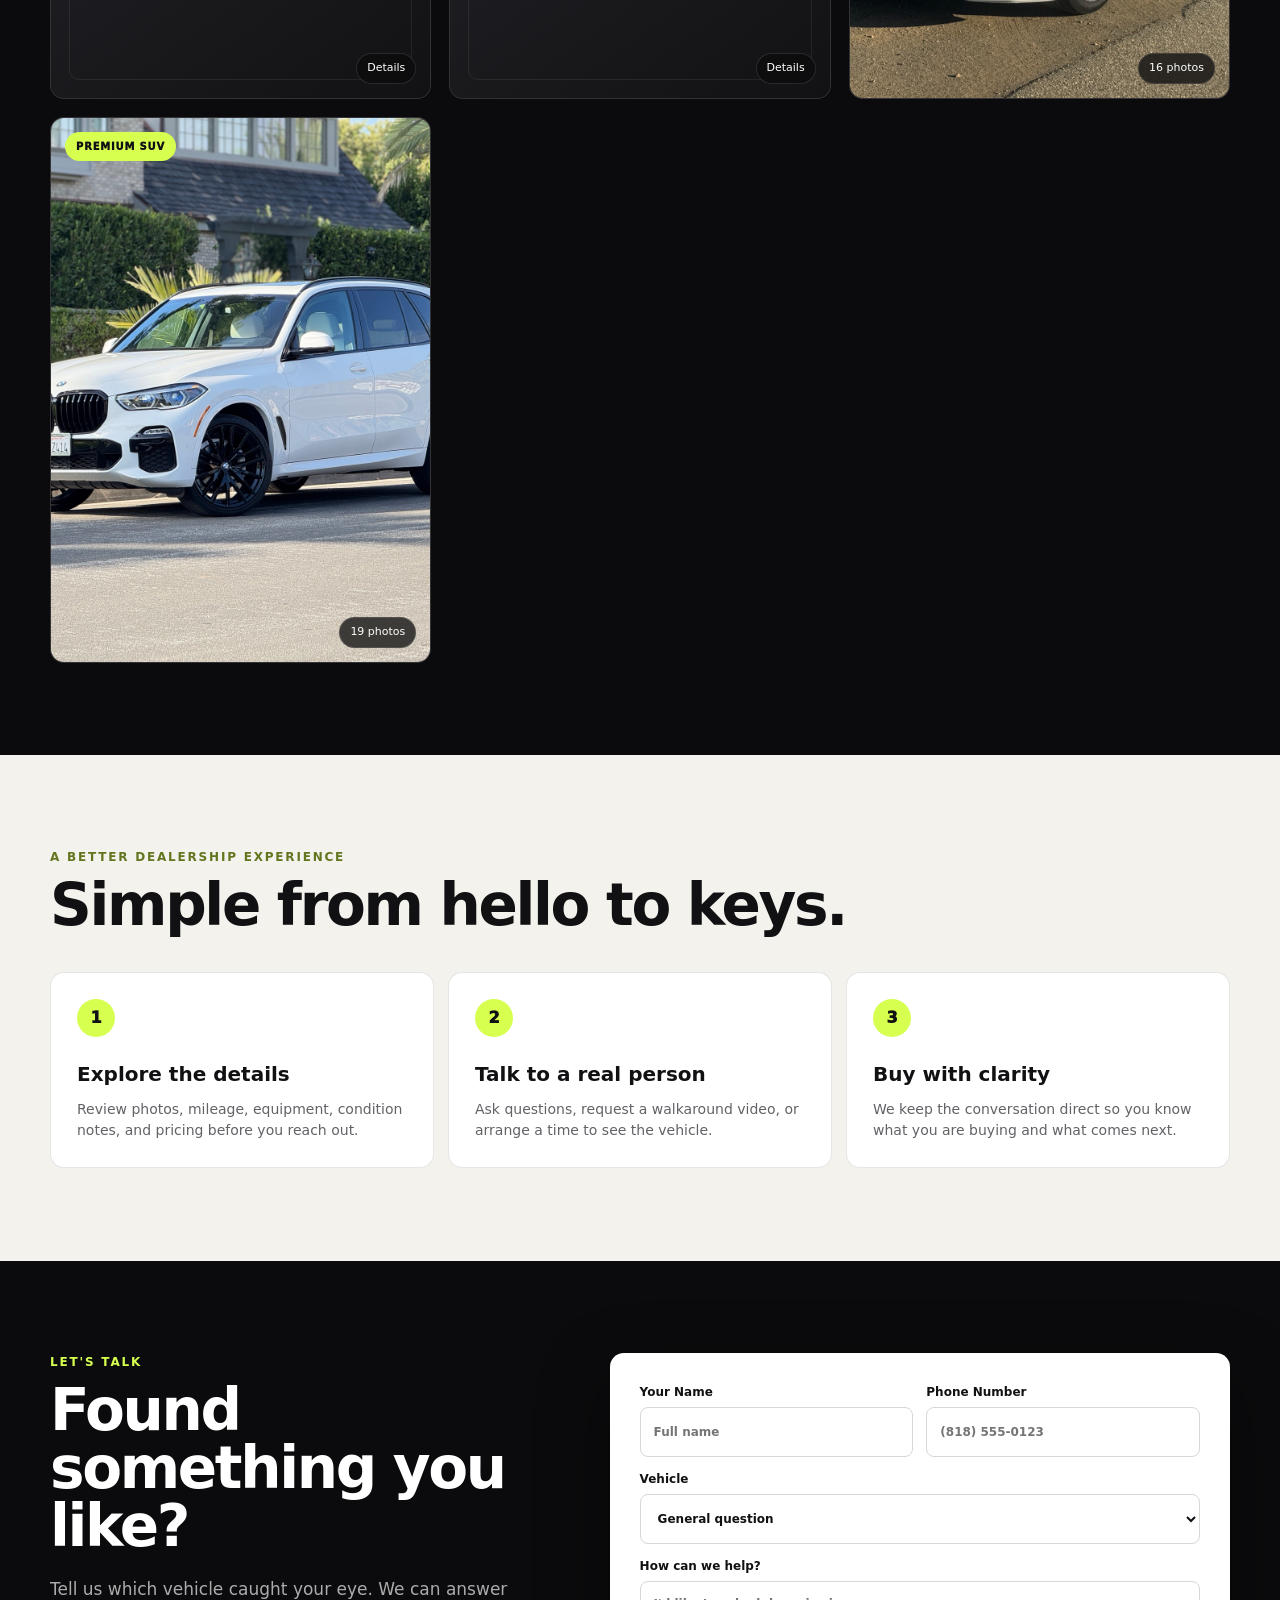
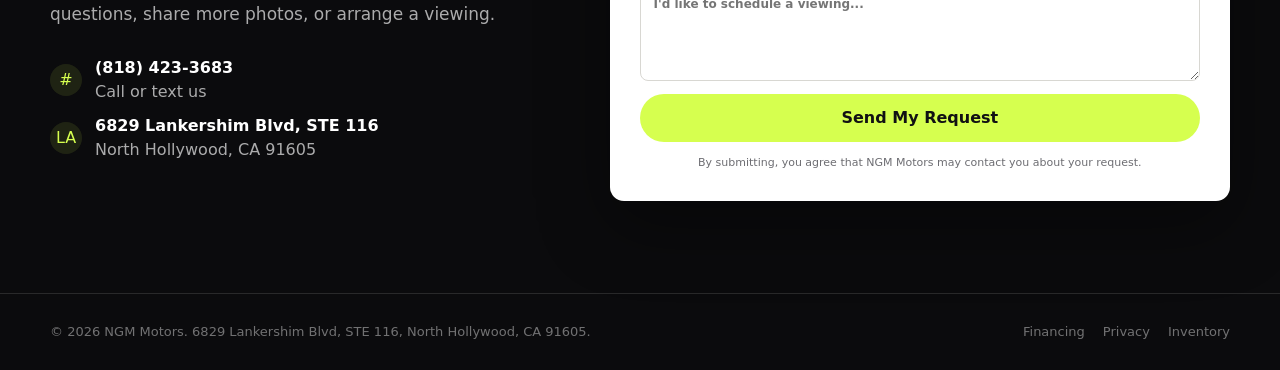
==== commit f134649e: "Add Audi A6 photo gallery" ====
--- a/index.html
+++ b/index.html
@@ -407,7 +407,24 @@
     const vehicles = [
       { id: "sonata-hybrid", stock: "CP1139", vin: "KMHL24JJ7PA055891", year: 2023, make: "Hyundai", model: "Sonata Hybrid", trim: "Blue Sedan 4D", body: "Sedan", price: 8300, miles: 86942, drivetrain: "Not listed", color: "Not listed", badge: "Hybrid Value", images: [], description: "A fuel-efficient midsize hybrid sedan now available from NGM Motors. Contact our team for condition details, additional photos, and a viewing appointment.", features: ["Hybrid powertrain", "In inventory", "Available now", "Stock CP1139"] },
       { id: "audi-q5", stock: "TR11102", vin: "WA1BNAFY4J2013783", year: 2018, make: "Audi", model: "Q5 Premium Plus", trim: "Sport Utility 4D", body: "SUV", price: 18950, miles: 78053, drivetrain: "Not listed", color: "Not listed", badge: "Clean History", images: [], description: "A premium compact SUV with a clean reported accident history. Contact our team for condition details, additional photos, and a viewing appointment.", features: ["AutoCheck score 81", "0 reported accidents", "Odometer assured", "Title brand assured", "5 reported owners", "Stock TR11102"] },
-      { id: "audi-a6", stock: "NH9866", vin: "WAUK2AF28KN059866", year: 2019, make: "Audi", model: "A6 55 TFSI Premium", trim: "Sedan 4D", body: "Sedan", price: 3999, miles: 75030, drivetrain: "Not listed", color: "Not listed", badge: "Available Now", images: [], description: "A well-equipped premium sedan with a clean reported accident history. Contact our team to confirm pricing, condition, and availability before visiting.", features: ["AutoCheck score 85", "0 reported accidents", "Odometer assured", "Title brand assured", "2 reported owners", "Stock NH9866"] },
+      { id: "audi-a6", stock: "NH9866", vin: "WAUK2AF28KN059866", year: 2019, make: "Audi", model: "A6 55 TFSI Premium", trim: "Sedan 4D", body: "Sedan", price: 3999, miles: 75030, drivetrain: "Not listed", color: "White", badge: "Available Now", images: [
+        "assets/inventory/audi-a6-nh9866/01-front-three-quarter.jpg?v=1",
+        "assets/inventory/audi-a6-nh9866/02-front-three-quarter-opposite.jpg?v=1",
+        "assets/inventory/audi-a6-nh9866/03-front.jpg?v=1",
+        "assets/inventory/audi-a6-nh9866/04-front-close.jpg?v=1",
+        "assets/inventory/audi-a6-nh9866/05-front-scenic.jpg?v=1",
+        "assets/inventory/audi-a6-nh9866/06-driver-side-three-quarter.jpg?v=1",
+        "assets/inventory/audi-a6-nh9866/07-driver-side.jpg?v=1",
+        "assets/inventory/audi-a6-nh9866/08-driver-profile.jpg?v=1",
+        "assets/inventory/audi-a6-nh9866/09-profile-scenic.jpg?v=1",
+        "assets/inventory/audi-a6-nh9866/10-wide-front-side.jpg?v=1",
+        "assets/inventory/audi-a6-nh9866/11-wide-scenic.jpg?v=1",
+        "assets/inventory/audi-a6-nh9866/12-wide-coast.jpg?v=1",
+        "assets/inventory/audi-a6-nh9866/13-rear-profile.jpg?v=1",
+        "assets/inventory/audi-a6-nh9866/14-rear-three-quarter.jpg?v=1",
+        "assets/inventory/audi-a6-nh9866/15-rear-three-quarter-opposite.jpg?v=1",
+        "assets/inventory/audi-a6-nh9866/16-rear.jpg?v=1"
+      ], description: "A well-equipped premium sedan with a clean reported accident history. Contact our team to confirm pricing, condition, and availability before visiting.", features: ["AutoCheck score 85", "0 reported accidents", "Odometer assured", "Title brand assured", "2 reported owners", "Stock NH9866"] },
       { id: "bmw-x5", stock: "40370", vin: "5UXCR4C05M9E40370", year: 2021, make: "BMW", model: "X5 xDrive40i", trim: "Sport Utility 4D", body: "SUV", price: 38949, miles: 54302, drivetrain: "AWD", color: "White", badge: "Premium SUV", images: [
         "assets/inventory/bmw-x5-40370/01-front-three-quarter.jpg?v=2",
         "assets/inventory/bmw-x5-40370/02-front-three-quarter-low.jpg?v=2",
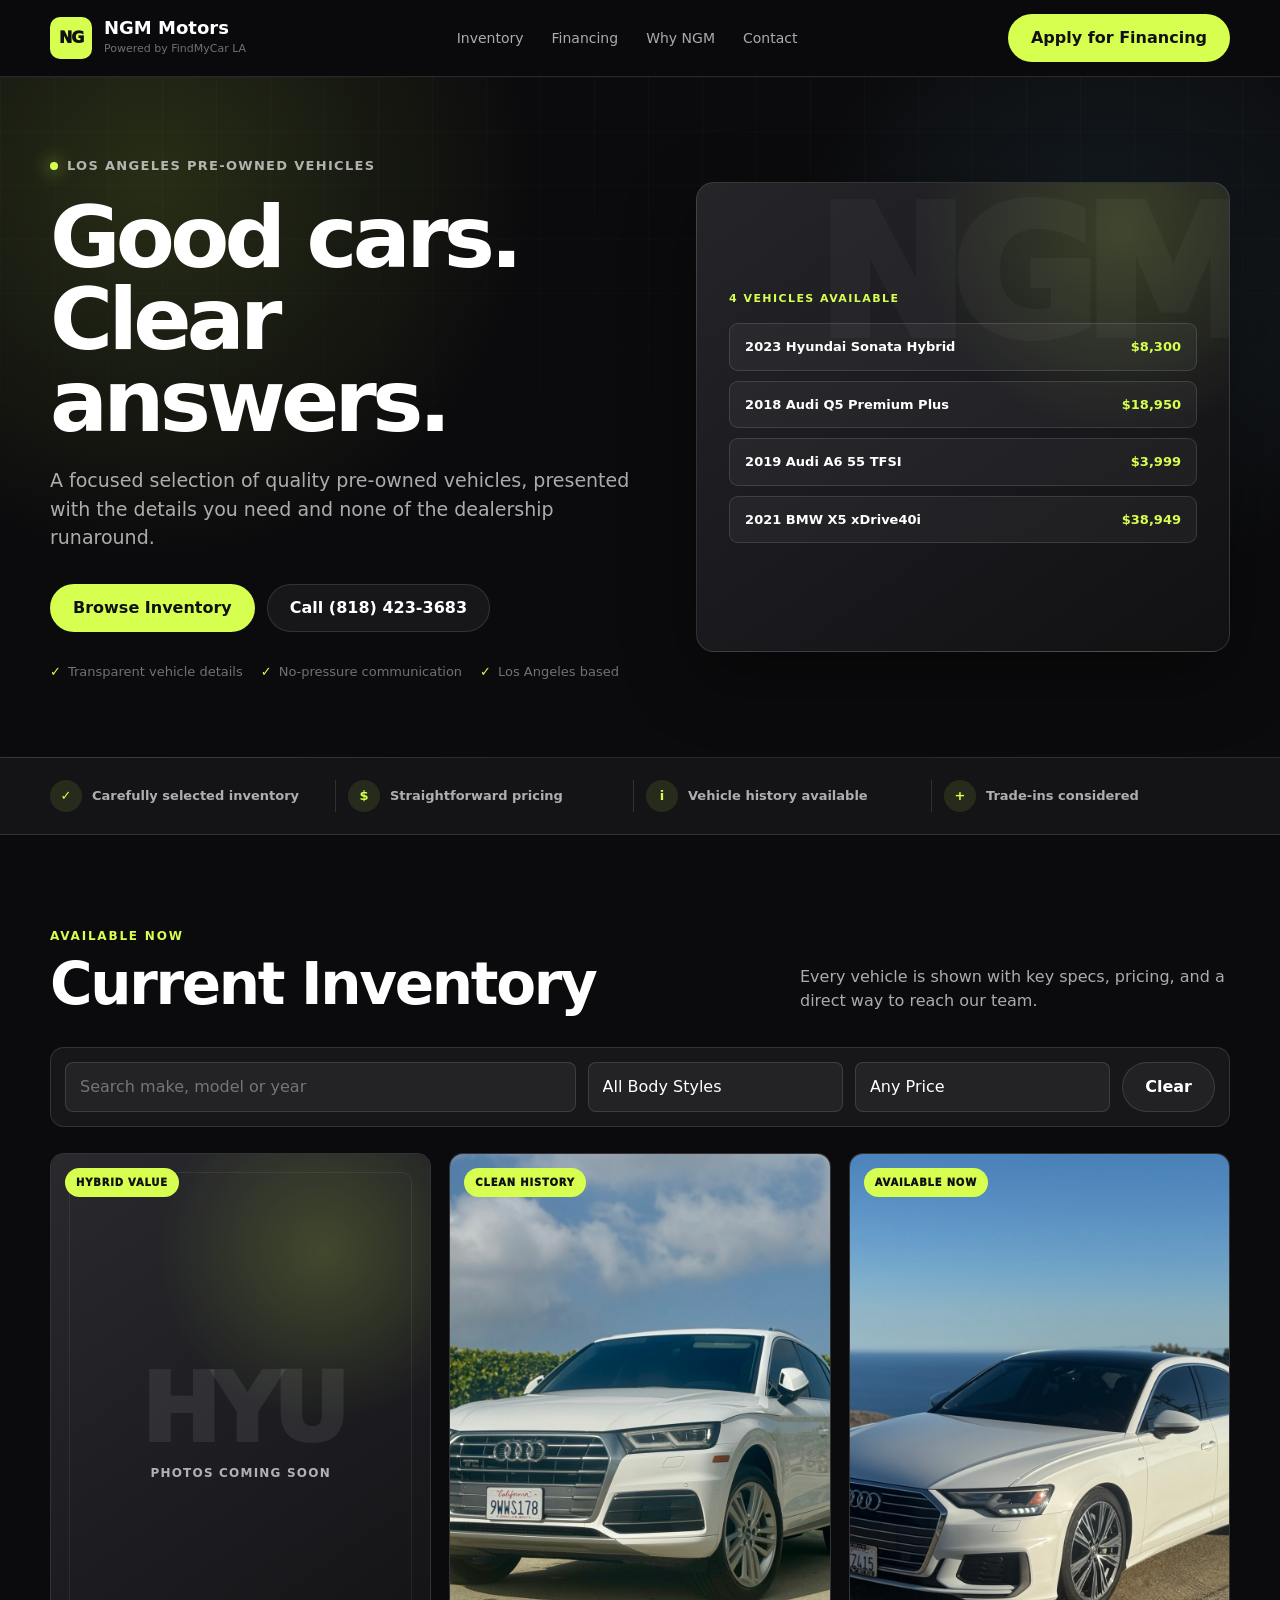
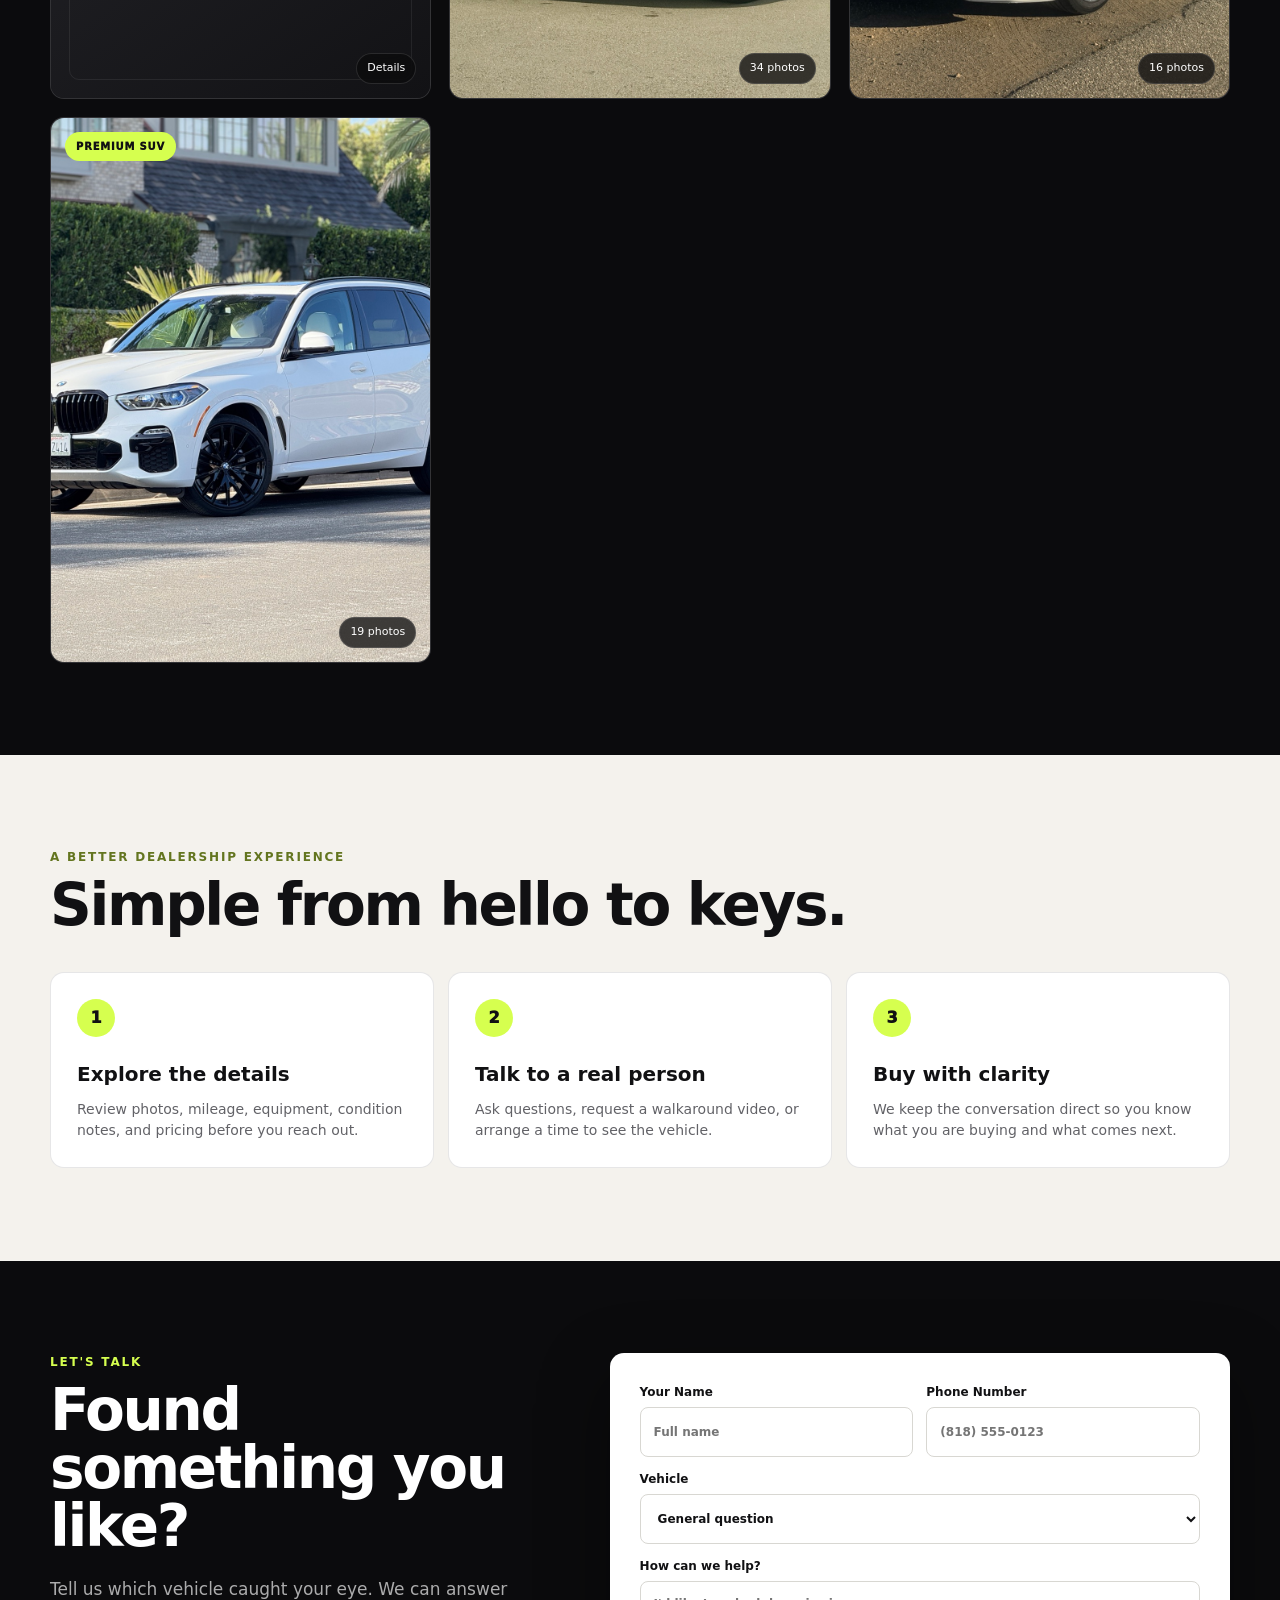
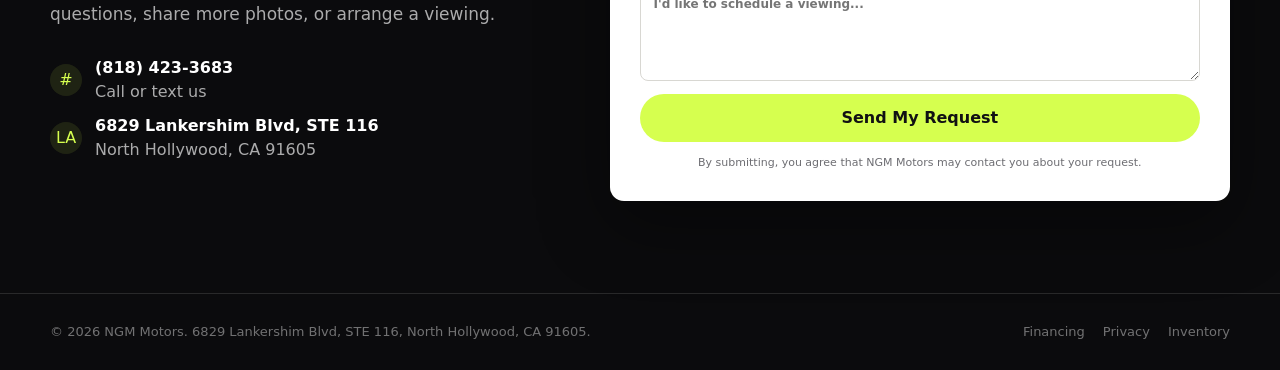
==== commit 55ff1b1d: "Add Audi Q5 photo gallery and correct A6 price" ====
--- a/index.html
+++ b/index.html
@@ -406,8 +406,43 @@
   <script>
     const vehicles = [
       { id: "sonata-hybrid", stock: "CP1139", vin: "KMHL24JJ7PA055891", year: 2023, make: "Hyundai", model: "Sonata Hybrid", trim: "Blue Sedan 4D", body: "Sedan", price: 8300, miles: 86942, drivetrain: "Not listed", color: "Not listed", badge: "Hybrid Value", images: [], description: "A fuel-efficient midsize hybrid sedan now available from NGM Motors. Contact our team for condition details, additional photos, and a viewing appointment.", features: ["Hybrid powertrain", "In inventory", "Available now", "Stock CP1139"] },
-      { id: "audi-q5", stock: "TR11102", vin: "WA1BNAFY4J2013783", year: 2018, make: "Audi", model: "Q5 Premium Plus", trim: "Sport Utility 4D", body: "SUV", price: 18950, miles: 78053, drivetrain: "Not listed", color: "Not listed", badge: "Clean History", images: [], description: "A premium compact SUV with a clean reported accident history. Contact our team for condition details, additional photos, and a viewing appointment.", features: ["AutoCheck score 81", "0 reported accidents", "Odometer assured", "Title brand assured", "5 reported owners", "Stock TR11102"] },
-      { id: "audi-a6", stock: "NH9866", vin: "WAUK2AF28KN059866", year: 2019, make: "Audi", model: "A6 55 TFSI Premium", trim: "Sedan 4D", body: "Sedan", price: 3999, miles: 75030, drivetrain: "Not listed", color: "White", badge: "Available Now", images: [
+      { id: "audi-q5", stock: "TR11102", vin: "WA1BNAFY4J2013783", year: 2018, make: "Audi", model: "Q5 Premium Plus", trim: "Sport Utility 4D", body: "SUV", price: 18950, miles: 78053, drivetrain: "AWD", color: "White", badge: "Clean History", images: [
+        "assets/inventory/audi-q5-tr11102/01-img_2217.jpg?v=1",
+        "assets/inventory/audi-q5-tr11102/02-img_2220.jpg?v=1",
+        "assets/inventory/audi-q5-tr11102/03-img_2223.jpg?v=1",
+        "assets/inventory/audi-q5-tr11102/04-img_2224.jpg?v=1",
+        "assets/inventory/audi-q5-tr11102/05-img_2227.jpg?v=1",
+        "assets/inventory/audi-q5-tr11102/06-img_2228.jpg?v=1",
+        "assets/inventory/audi-q5-tr11102/07-img_2233.jpg?v=1",
+        "assets/inventory/audi-q5-tr11102/08-img_2234.jpg?v=1",
+        "assets/inventory/audi-q5-tr11102/09-img_2236.jpg?v=1",
+        "assets/inventory/audi-q5-tr11102/10-img_2239.jpg?v=1",
+        "assets/inventory/audi-q5-tr11102/11-img_2241.jpg?v=1",
+        "assets/inventory/audi-q5-tr11102/12-img_2242.jpg?v=1",
+        "assets/inventory/audi-q5-tr11102/13-img_2247.jpg?v=1",
+        "assets/inventory/audi-q5-tr11102/14-img_2249.jpg?v=1",
+        "assets/inventory/audi-q5-tr11102/15-img_2260.jpg?v=1",
+        "assets/inventory/audi-q5-tr11102/16-img_2262.jpg?v=1",
+        "assets/inventory/audi-q5-tr11102/17-img_2263.jpg?v=1",
+        "assets/inventory/audi-q5-tr11102/18-img_2264.jpg?v=1",
+        "assets/inventory/audi-q5-tr11102/19-img_2265.jpg?v=1",
+        "assets/inventory/audi-q5-tr11102/20-img_2266.jpg?v=1",
+        "assets/inventory/audi-q5-tr11102/21-img_2267.jpg?v=1",
+        "assets/inventory/audi-q5-tr11102/22-img_2269.jpg?v=1",
+        "assets/inventory/audi-q5-tr11102/23-img_2272.jpg?v=1",
+        "assets/inventory/audi-q5-tr11102/24-img_2275.jpg?v=1",
+        "assets/inventory/audi-q5-tr11102/25-img_2276.jpg?v=1",
+        "assets/inventory/audi-q5-tr11102/26-img_2277.jpg?v=1",
+        "assets/inventory/audi-q5-tr11102/27-img_2280.jpg?v=1",
+        "assets/inventory/audi-q5-tr11102/28-img_2281.jpg?v=1",
+        "assets/inventory/audi-q5-tr11102/29-img_2284.jpg?v=1",
+        "assets/inventory/audi-q5-tr11102/30-img_2286.jpg?v=1",
+        "assets/inventory/audi-q5-tr11102/31-img_2287.jpg?v=1",
+        "assets/inventory/audi-q5-tr11102/32-img_2289.jpg?v=1",
+        "assets/inventory/audi-q5-tr11102/33-img_2290.jpg?v=1",
+        "assets/inventory/audi-q5-tr11102/34-img_2291.jpg?v=1"
+      ], description: "A premium compact SUV with quattro all-wheel drive, a panoramic roof, and a light leather interior. Clean reported accident history.", features: ["AutoCheck score 81", "0 reported accidents", "Quattro all-wheel drive", "Panoramic roof", "Light leather interior", "Stock TR11102"] },
+      { id: "audi-a6", stock: "NH9866", vin: "WAUK2AF28KN059866", year: 2019, make: "Audi", model: "A6 55 TFSI Premium", trim: "Sedan 4D", body: "Sedan", price: 17650, miles: 75030, drivetrain: "Not listed", color: "White", badge: "Available Now", images: [
         "assets/inventory/audi-a6-nh9866/01-front-three-quarter.jpg?v=1",
         "assets/inventory/audi-a6-nh9866/02-front-three-quarter-opposite.jpg?v=1",
         "assets/inventory/audi-a6-nh9866/03-front.jpg?v=1",
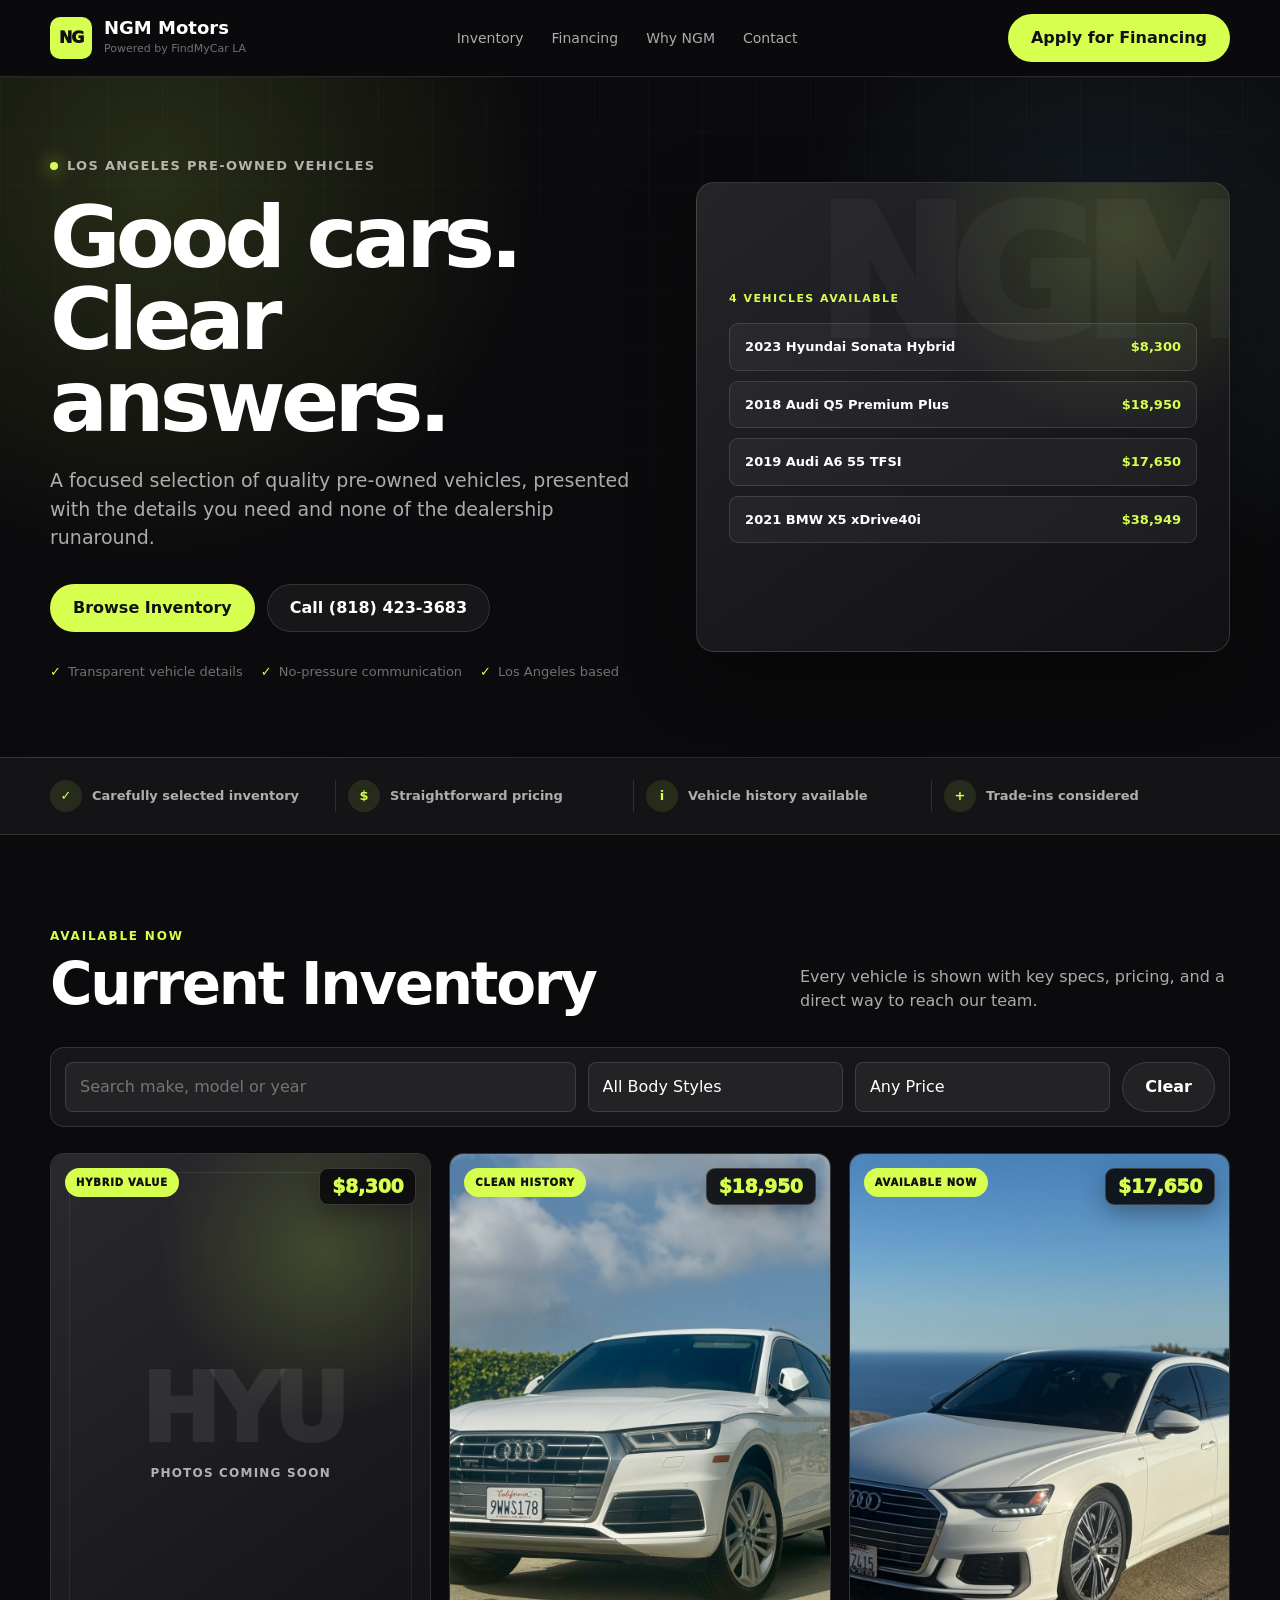
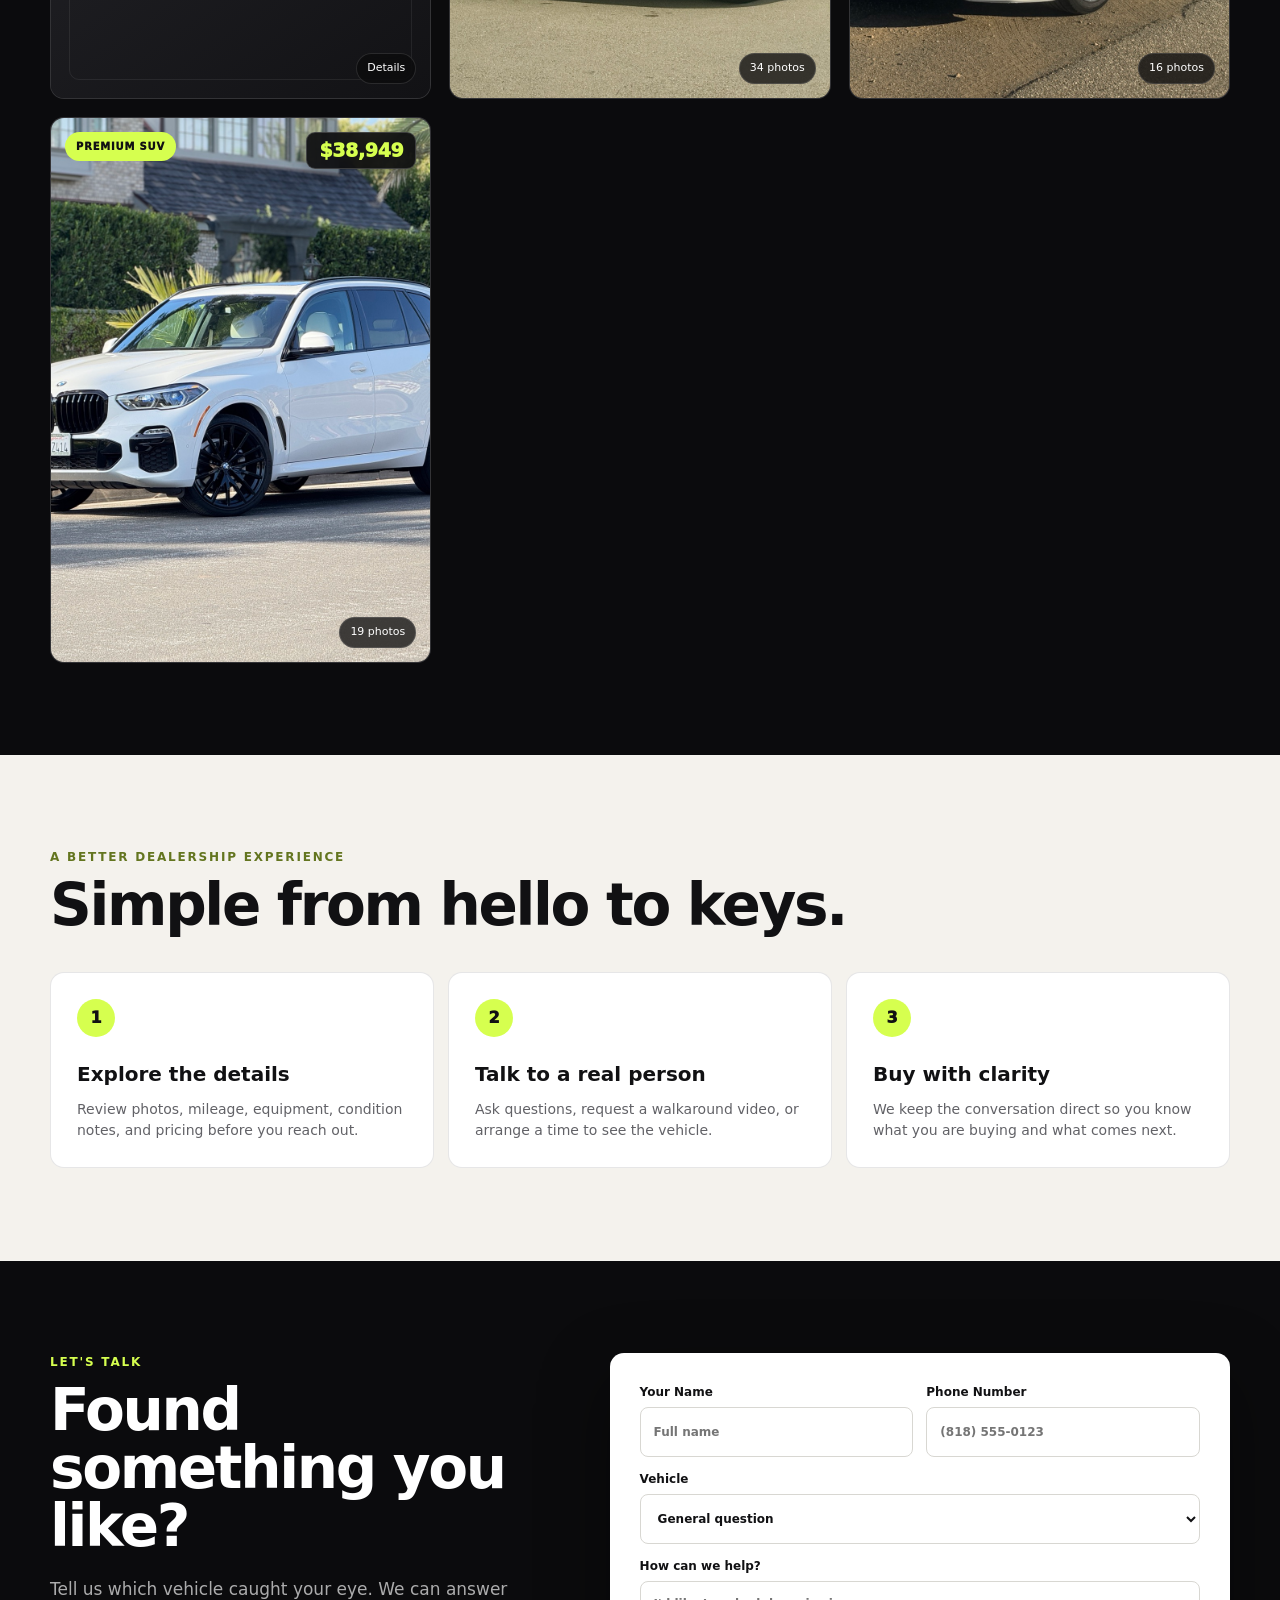
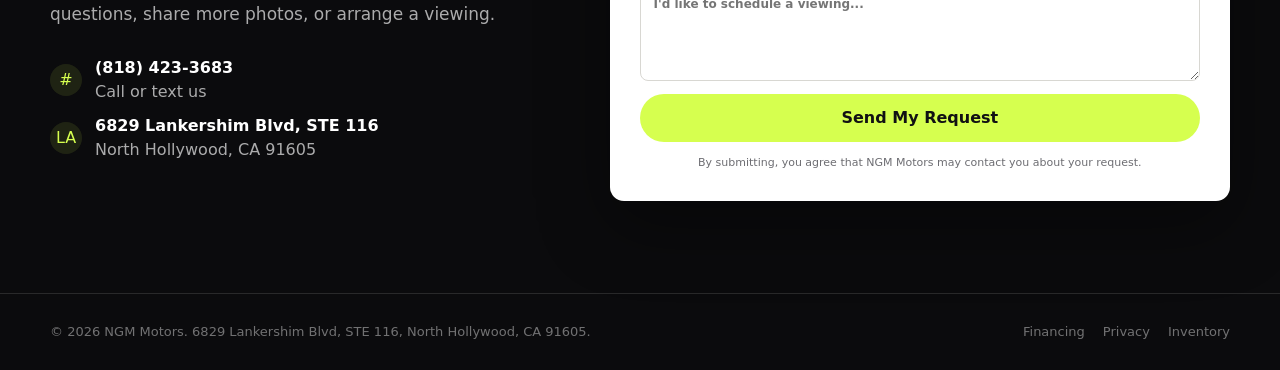
==== commit 65206eb4: "Show vehicle prices on inventory photos" ====
--- a/index.html
+++ b/index.html
@@ -172,6 +172,7 @@
     .vehicle-placeholder-mark { display: block; margin-bottom: 8px; color: rgba(255,255,255,.08); font-size: clamp(58px,8vw,94px); font-weight: 950; line-height: .9; letter-spacing: -.08em; }
     .vehicle-placeholder-name { color: var(--muted); font-size: 12px; font-weight: 850; letter-spacing: .1em; text-transform: uppercase; }
     .vehicle-badge { position: absolute; left: 14px; top: 14px; border-radius: 999px; background: var(--accent); color: var(--ink); padding: 7px 11px; font-size: 10px; font-weight: 950; letter-spacing: .08em; text-transform: uppercase; }
+    .vehicle-image-price { position: absolute; right: 14px; top: 14px; border: 1px solid rgba(255,255,255,.18); border-radius: 9px; background: rgba(11,11,13,.9); color: var(--accent); padding: 8px 12px; font-size: 19px; font-weight: 950; line-height: 1; letter-spacing: -.02em; box-shadow: 0 8px 24px rgba(0,0,0,.3); backdrop-filter: blur(10px); }
     .photo-count { position: absolute; right: 14px; bottom: 14px; border: 1px solid var(--line); border-radius: 999px; background: rgba(11,11,13,.75); padding: 6px 10px; font-size: 11px; backdrop-filter: blur(10px); }
     .vehicle-body { padding: 20px; }
     .vehicle-title-row { display: flex; align-items: start; justify-content: space-between; gap: 16px; }
@@ -322,7 +323,7 @@
             <span class="hero-inventory-label">4 vehicles available</span>
             <div class="hero-inventory-item"><span>2023 Hyundai Sonata Hybrid</span><strong>$8,300</strong></div>
             <div class="hero-inventory-item"><span>2018 Audi Q5 Premium Plus</span><strong>$18,950</strong></div>
-            <div class="hero-inventory-item"><span>2019 Audi A6 55 TFSI</span><strong>$3,999</strong></div>
+            <div class="hero-inventory-item"><span>2019 Audi A6 55 TFSI</span><strong>$17,650</strong></div>
             <div class="hero-inventory-item"><span>2021 BMW X5 xDrive40i</span><strong>$38,949</strong></div>
           </div>
         </div>
@@ -525,7 +526,7 @@
           ? `<img class="vehicle-image" src="${vehicle.images[0]}" alt="${vehicle.year} ${vehicle.make} ${vehicle.model}">`
           : `<div class="vehicle-placeholder"><div class="vehicle-placeholder-inner"><span class="vehicle-placeholder-mark">${vehicle.make.slice(0, 3).toUpperCase()}</span><span class="vehicle-placeholder-name">Photos coming soon</span></div></div>`;
         const href = listingUrl(vehicle.id);
-        card.innerHTML = `<a class="vehicle-image-wrap" href="${href}" data-details="${vehicle.id}">${media}<span class="vehicle-badge">${vehicle.badge}</span><span class="photo-count">${vehicle.images.length ? `${vehicle.images.length} photos` : "Details"}</span></a><div class="vehicle-body"><div class="vehicle-title-row"><div><h3 class="vehicle-title">${vehicle.year} ${vehicle.make} ${vehicle.model}</h3><p class="vehicle-trim">${vehicle.trim}</p></div><strong class="vehicle-price">${money(vehicle.price)}</strong></div><div class="vehicle-specs"><div class="spec"><span>Mileage</span><strong>${number(vehicle.miles)} mi</strong></div><div class="spec"><span>Stock</span><strong>${vehicle.stock}</strong></div><div class="spec"><span>Body</span><strong>${vehicle.body}</strong></div></div><div class="card-actions"><a class="button button-ghost" href="${href}" data-details="${vehicle.id}">View Details</a><button class="button button-primary" type="button" data-inquire="${vehicle.id}">I'm Interested</button></div></div>`;
+        card.innerHTML = `<a class="vehicle-image-wrap" href="${href}" data-details="${vehicle.id}">${media}<span class="vehicle-badge">${vehicle.badge}</span><strong class="vehicle-image-price">${money(vehicle.price)}</strong><span class="photo-count">${vehicle.images.length ? `${vehicle.images.length} photos` : "Details"}</span></a><div class="vehicle-body"><div class="vehicle-title-row"><div><h3 class="vehicle-title">${vehicle.year} ${vehicle.make} ${vehicle.model}</h3><p class="vehicle-trim">${vehicle.trim}</p></div><strong class="vehicle-price">${money(vehicle.price)}</strong></div><div class="vehicle-specs"><div class="spec"><span>Mileage</span><strong>${number(vehicle.miles)} mi</strong></div><div class="spec"><span>Stock</span><strong>${vehicle.stock}</strong></div><div class="spec"><span>Body</span><strong>${vehicle.body}</strong></div></div><div class="card-actions"><a class="button button-ghost" href="${href}" data-details="${vehicle.id}">View Details</a><button class="button button-primary" type="button" data-inquire="${vehicle.id}">I'm Interested</button></div></div>`;
         grid.appendChild(card);
       });
     }
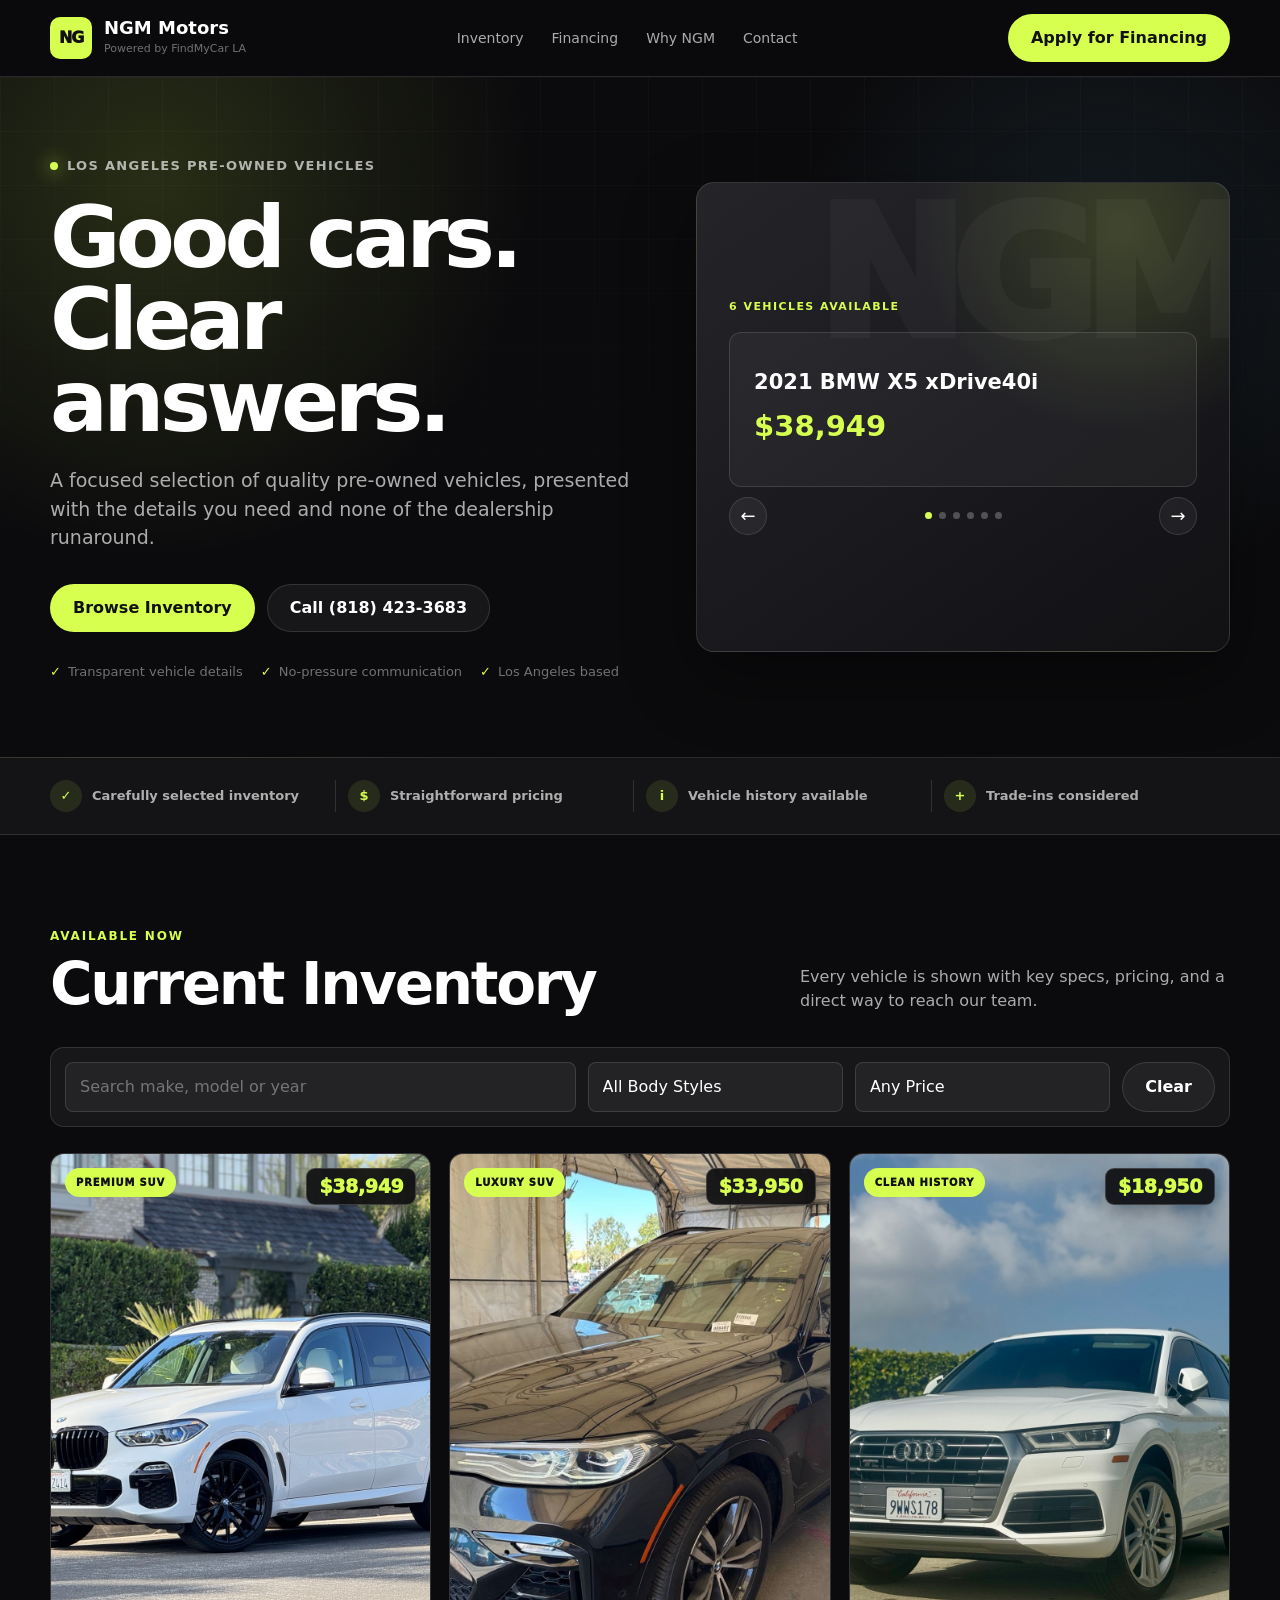
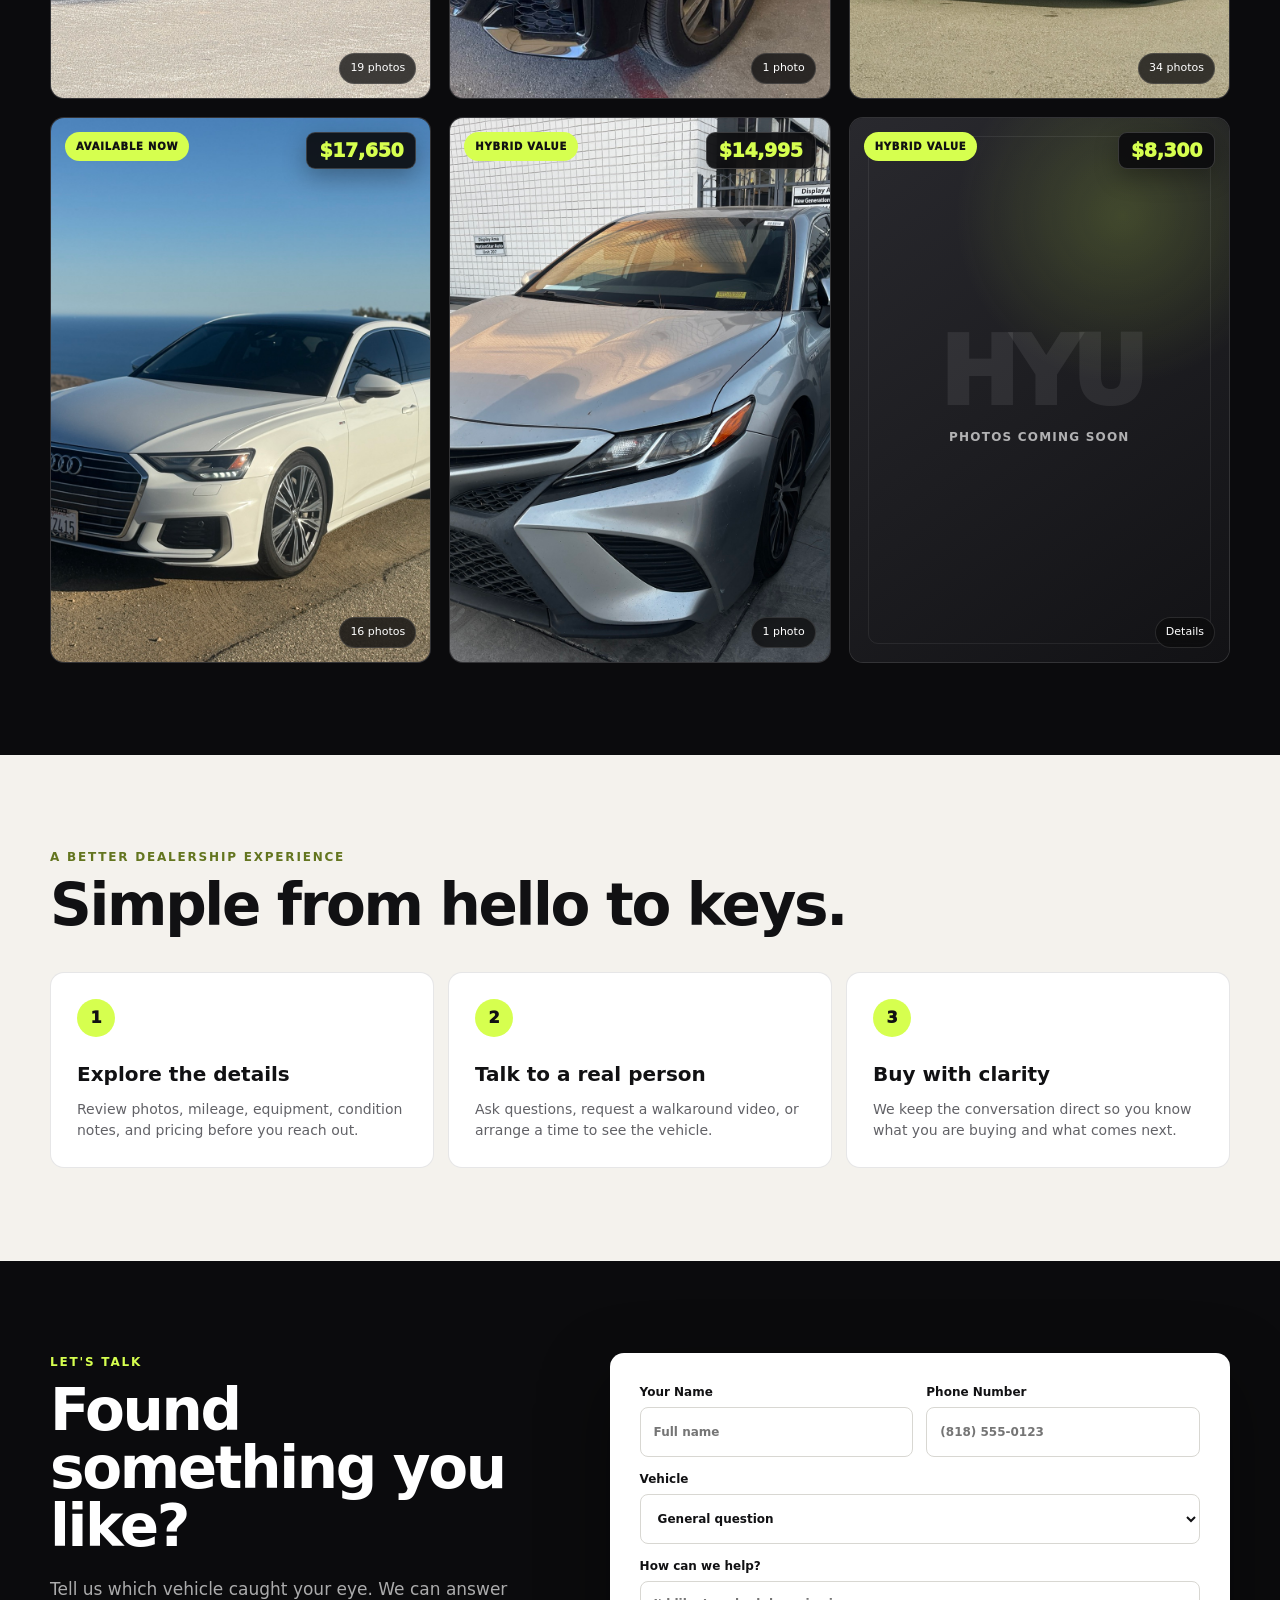
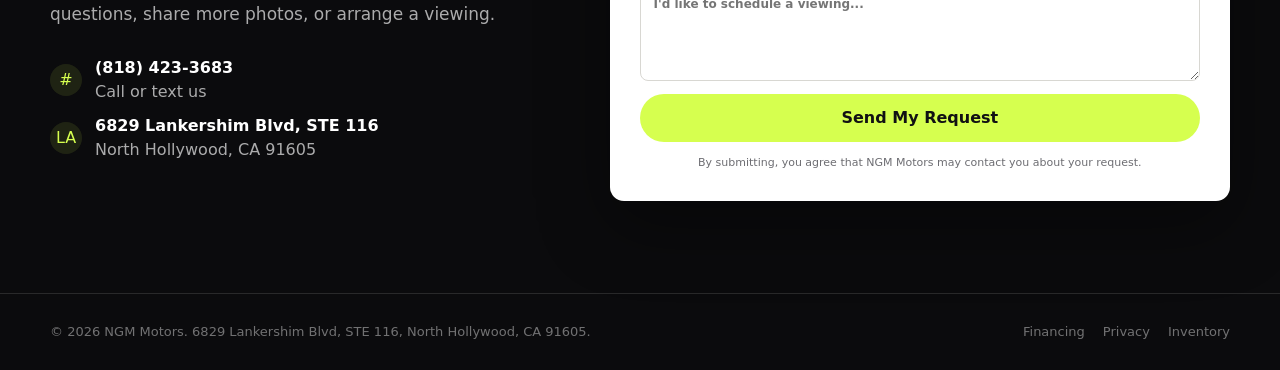
==== commit 0e8bbd08: "Add Camry and X7 inventory listings" ====
--- a/index.html
+++ b/index.html
@@ -136,9 +136,16 @@
     }
     .hero-inventory::before { content: "NGM"; position: absolute; right: -14px; top: -42px; color: rgba(255,255,255,.035); font-size: 180px; font-weight: 950; letter-spacing: -.09em; }
     .hero-inventory-label { position: relative; margin-bottom: 6px; color: var(--accent); font-size: 11px; font-weight: 900; letter-spacing: .13em; text-transform: uppercase; }
-    .hero-inventory-item { position: relative; display: flex; align-items: center; justify-content: space-between; gap: 18px; border: 1px solid var(--line); border-radius: 9px; background: rgba(255,255,255,.045); padding: 13px 15px; }
-    .hero-inventory-item span { font-size: 13px; font-weight: 800; }
-    .hero-inventory-item strong { color: var(--accent); font-size: 13px; white-space: nowrap; }
+    .hero-carousel { position: relative; min-height: 155px; overflow: hidden; }
+    .hero-carousel-track { display: flex; height: 100%; transition: transform .45s ease; }
+    .hero-inventory-item { display: grid; flex: 0 0 100%; align-content: center; gap: 10px; min-width: 100%; border: 1px solid var(--line); border-radius: 12px; background: rgba(255,255,255,.045); padding: 24px; color: var(--text); }
+    .hero-inventory-item span { font-size: 21px; font-weight: 850; line-height: 1.15; }
+    .hero-inventory-item strong { color: var(--accent); font-size: 29px; white-space: nowrap; }
+    .hero-carousel-controls { position: relative; display: flex; align-items: center; justify-content: space-between; gap: 14px; }
+    .hero-carousel-button { display: grid; width: 38px; height: 38px; place-items: center; border: 1px solid var(--line); border-radius: 50%; background: rgba(255,255,255,.055); color: var(--text); font-size: 18px; }
+    .hero-carousel-dots { display: flex; justify-content: center; gap: 7px; }
+    .hero-carousel-dot { width: 7px; height: 7px; border: 0; border-radius: 50%; background: rgba(255,255,255,.25); padding: 0; }
+    .hero-carousel-dot.active { background: var(--accent); }
     .hero-card { position: absolute; right: -18px; bottom: 24px; width: min(310px, 78%); border: 1px solid var(--line); border-radius: var(--radius); background: rgba(15,15,17,.88); padding: 22px; backdrop-filter: blur(18px); box-shadow: var(--shadow); }
     .hero-card-label { margin-bottom: 7px; color: var(--accent); font-size: 11px; font-weight: 900; letter-spacing: .13em; text-transform: uppercase; }
     .hero-card strong { display: block; margin-bottom: 3px; font-size: 22px; }
@@ -320,11 +327,13 @@
         </div>
         <div class="hero-visual">
           <div class="hero-inventory">
-            <span class="hero-inventory-label">4 vehicles available</span>
-            <div class="hero-inventory-item"><span>2023 Hyundai Sonata Hybrid</span><strong>$8,300</strong></div>
-            <div class="hero-inventory-item"><span>2018 Audi Q5 Premium Plus</span><strong>$18,950</strong></div>
-            <div class="hero-inventory-item"><span>2019 Audi A6 55 TFSI</span><strong>$17,650</strong></div>
-            <div class="hero-inventory-item"><span>2021 BMW X5 xDrive40i</span><strong>$38,949</strong></div>
+            <span id="heroInventoryLabel" class="hero-inventory-label"></span>
+            <div id="heroCarousel" class="hero-carousel"><div id="heroCarouselTrack" class="hero-carousel-track"></div></div>
+            <div class="hero-carousel-controls">
+              <button id="heroCarouselPrev" class="hero-carousel-button" type="button" aria-label="Previous vehicle">&larr;</button>
+              <div id="heroCarouselDots" class="hero-carousel-dots" aria-label="Select a vehicle"></div>
+              <button id="heroCarouselNext" class="hero-carousel-button" type="button" aria-label="Next vehicle">&rarr;</button>
+            </div>
           </div>
         </div>
       </div>
@@ -406,6 +415,8 @@
 
   <script>
     const vehicles = [
+      { id: "toyota-camry-hybrid", stock: "CMXCMR1", vin: "4T1B21HK3KU518528", year: 2019, make: "Toyota", model: "Camry Hybrid SE", trim: "Sedan 4D", body: "Sedan", price: 14995, miles: 144535, drivetrain: "FWD", color: "Silver", badge: "Hybrid Value", images: ["assets/inventory/toyota-camry-cmxcmr1/01-front-three-quarter.jpg?v=2"], description: "A fuel-efficient Camry Hybrid SE with a strong AutoCheck score and no reported accidents. Available now at NGM Motors.", features: ["AutoCheck score 89", "0 reported accidents", "2 reported owners", "Odometer assured", "Title brand assured", "Hybrid powertrain", "Stock CMXCMR1"] },
+      { id: "bmw-x7", stock: "Contact us", vin: "Contact us", year: 2020, make: "BMW", model: "X7 xDrive40i", trim: "Sport Utility 4D", body: "SUV", price: 33950, miles: null, drivetrain: "AWD", color: "Black", badge: "Luxury SUV", images: ["assets/inventory/bmw-x7/01-front-three-quarter.jpg?v=1"], description: "A full-size BMW luxury SUV with xDrive all-wheel drive, three-row versatility, and a premium cabin. Contact our team for mileage, VIN, and availability details.", features: ["xDrive all-wheel drive", "Three-row luxury SUV", "Available now", "Contact us for full vehicle details"] },
       { id: "sonata-hybrid", stock: "CP1139", vin: "KMHL24JJ7PA055891", year: 2023, make: "Hyundai", model: "Sonata Hybrid", trim: "Blue Sedan 4D", body: "Sedan", price: 8300, miles: 86942, drivetrain: "Not listed", color: "Not listed", badge: "Hybrid Value", images: [], description: "A fuel-efficient midsize hybrid sedan now available from NGM Motors. Contact our team for condition details, additional photos, and a viewing appointment.", features: ["Hybrid powertrain", "In inventory", "Available now", "Stock CP1139"] },
       { id: "audi-q5", stock: "TR11102", vin: "WA1BNAFY4J2013783", year: 2018, make: "Audi", model: "Q5 Premium Plus", trim: "Sport Utility 4D", body: "SUV", price: 18950, miles: 78053, drivetrain: "AWD", color: "White", badge: "Clean History", images: [
         "assets/inventory/audi-q5-tr11102/01-img_2217.jpg?v=1",
@@ -484,6 +495,8 @@
       ], description: "A spacious premium SUV with a clean reported accident history and xDrive all-wheel drive. Finished in white with a light interior and a well-equipped premium cabin.", features: ["AutoCheck score 88", "0 reported accidents", "xDrive all-wheel drive", "Panoramic roof", "Harman Kardon audio", "Surround-view camera", "BMW Laser headlights", "Stock 40370"] }
     ];
 
+    vehicles.sort((a, b) => b.price - a.price);
+
     const grid = document.querySelector("#inventoryGrid");
     const search = document.querySelector("#search");
     const bodyFilter = document.querySelector("#bodyFilter");
@@ -510,6 +523,34 @@
       if (id) url.searchParams.set("vehicle", id); else url.searchParams.delete("vehicle");
       url.hash = "inventory";
       window.history.replaceState({}, "", `${url.pathname}${url.search}${url.hash}`);
+    }
+
+    function initializeHeroCarousel() {
+      const track = document.querySelector("#heroCarouselTrack");
+      const dots = document.querySelector("#heroCarouselDots");
+      const carousel = document.querySelector("#heroCarousel");
+      let index = 0;
+      let timer;
+
+      document.querySelector("#heroInventoryLabel").textContent = `${vehicles.length} vehicles available`;
+      track.innerHTML = vehicles.map(vehicle => `<a class="hero-inventory-item" href="${listingUrl(vehicle.id)}" data-details="${vehicle.id}"><span>${vehicle.year} ${vehicle.make} ${vehicle.model}</span><strong>${money(vehicle.price)}</strong></a>`).join("");
+      dots.innerHTML = vehicles.map((vehicle, dotIndex) => `<button class="hero-carousel-dot${dotIndex === 0 ? " active" : ""}" type="button" data-carousel-index="${dotIndex}" aria-label="Show ${vehicle.year} ${vehicle.make} ${vehicle.model}"></button>`).join("");
+
+      const show = nextIndex => {
+        index = (nextIndex + vehicles.length) % vehicles.length;
+        track.style.transform = `translateX(-${index * 100}%)`;
+        dots.querySelectorAll(".hero-carousel-dot").forEach((dot, dotIndex) => dot.classList.toggle("active", dotIndex === index));
+      };
+      const start = () => { if (!window.matchMedia("(prefers-reduced-motion: reduce)").matches) timer = window.setInterval(() => show(index + 1), 4000); };
+      const restart = () => { window.clearInterval(timer); start(); };
+
+      document.querySelector("#heroCarouselPrev").addEventListener("click", () => { show(index - 1); restart(); });
+      document.querySelector("#heroCarouselNext").addEventListener("click", () => { show(index + 1); restart(); });
+      dots.addEventListener("click", event => { const dot = event.target.closest("[data-carousel-index]"); if (dot) { show(Number(dot.dataset.carouselIndex)); restart(); } });
+      track.addEventListener("click", event => { const details = event.target.closest("[data-details]"); if (details) { event.preventDefault(); openModal(details.dataset.details); } });
+      carousel.addEventListener("mouseenter", () => window.clearInterval(timer));
+      carousel.addEventListener("mouseleave", start);
+      start();
     }
 
     function renderInventory() {
@@ -526,7 +567,7 @@
           ? `<img class="vehicle-image" src="${vehicle.images[0]}" alt="${vehicle.year} ${vehicle.make} ${vehicle.model}">`
           : `<div class="vehicle-placeholder"><div class="vehicle-placeholder-inner"><span class="vehicle-placeholder-mark">${vehicle.make.slice(0, 3).toUpperCase()}</span><span class="vehicle-placeholder-name">Photos coming soon</span></div></div>`;
         const href = listingUrl(vehicle.id);
-        card.innerHTML = `<a class="vehicle-image-wrap" href="${href}" data-details="${vehicle.id}">${media}<span class="vehicle-badge">${vehicle.badge}</span><strong class="vehicle-image-price">${money(vehicle.price)}</strong><span class="photo-count">${vehicle.images.length ? `${vehicle.images.length} photos` : "Details"}</span></a><div class="vehicle-body"><div class="vehicle-title-row"><div><h3 class="vehicle-title">${vehicle.year} ${vehicle.make} ${vehicle.model}</h3><p class="vehicle-trim">${vehicle.trim}</p></div><strong class="vehicle-price">${money(vehicle.price)}</strong></div><div class="vehicle-specs"><div class="spec"><span>Mileage</span><strong>${number(vehicle.miles)} mi</strong></div><div class="spec"><span>Stock</span><strong>${vehicle.stock}</strong></div><div class="spec"><span>Body</span><strong>${vehicle.body}</strong></div></div><div class="card-actions"><a class="button button-ghost" href="${href}" data-details="${vehicle.id}">View Details</a><button class="button button-primary" type="button" data-inquire="${vehicle.id}">I'm Interested</button></div></div>`;
+        card.innerHTML = `<a class="vehicle-image-wrap" href="${href}" data-details="${vehicle.id}">${media}<span class="vehicle-badge">${vehicle.badge}</span><strong class="vehicle-image-price">${money(vehicle.price)}</strong><span class="photo-count">${vehicle.images.length ? `${vehicle.images.length} photo${vehicle.images.length === 1 ? "" : "s"}` : "Details"}</span></a><div class="vehicle-body"><div class="vehicle-title-row"><div><h3 class="vehicle-title">${vehicle.year} ${vehicle.make} ${vehicle.model}</h3><p class="vehicle-trim">${vehicle.trim}</p></div><strong class="vehicle-price">${money(vehicle.price)}</strong></div><div class="vehicle-specs"><div class="spec"><span>Mileage</span><strong>${vehicle.miles == null ? "Contact us" : `${number(vehicle.miles)} mi`}</strong></div><div class="spec"><span>Stock</span><strong>${vehicle.stock}</strong></div><div class="spec"><span>Body</span><strong>${vehicle.body}</strong></div></div><div class="card-actions"><a class="button button-ghost" href="${href}" data-details="${vehicle.id}">View Details</a><button class="button button-primary" type="button" data-inquire="${vehicle.id}">I'm Interested</button></div></div>`;
         grid.appendChild(card);
       });
     }
@@ -575,7 +616,7 @@
       document.querySelector(".gallery-nav").hidden = activeVehicle.images.length < 2;
       document.querySelector("#galleryMeta").hidden = activeVehicle.images.length === 0;
       document.querySelector("#shareStatus").textContent = "";
-      document.querySelector("#modalSpecs").innerHTML = [["Mileage", `${number(activeVehicle.miles)} miles`],["Stock Number", activeVehicle.stock],["VIN", activeVehicle.vin],["Drivetrain", activeVehicle.drivetrain],["Exterior", activeVehicle.color],["Body Style", activeVehicle.body]].map(([label,value]) => `<div class="modal-spec"><span>${label}</span><strong>${value}</strong></div>`).join("");
+      document.querySelector("#modalSpecs").innerHTML = [["Mileage", activeVehicle.miles == null ? "Contact us" : `${number(activeVehicle.miles)} miles`],["Stock Number", activeVehicle.stock],["VIN", activeVehicle.vin],["Drivetrain", activeVehicle.drivetrain],["Exterior", activeVehicle.color],["Body Style", activeVehicle.body]].map(([label,value]) => `<div class="modal-spec"><span>${label}</span><strong>${value}</strong></div>`).join("");
       document.querySelector("#modalFeatures").innerHTML = activeVehicle.features.map(feature => `<li>${feature}</li>`).join("");
       modal.classList.add("open"); modal.setAttribute("aria-hidden", "false"); document.body.classList.add("modal-open"); document.querySelector("#modalClose").focus();
     }
@@ -626,6 +667,7 @@
         success.classList.add("visible");
       }
     });
+    initializeHeroCarousel();
     renderInventory();
     const requestedVehicle = new URLSearchParams(window.location.search).get("vehicle");
     if (requestedVehicle && vehicles.some(vehicle => vehicle.id === requestedVehicle)) openModal(requestedVehicle, false);
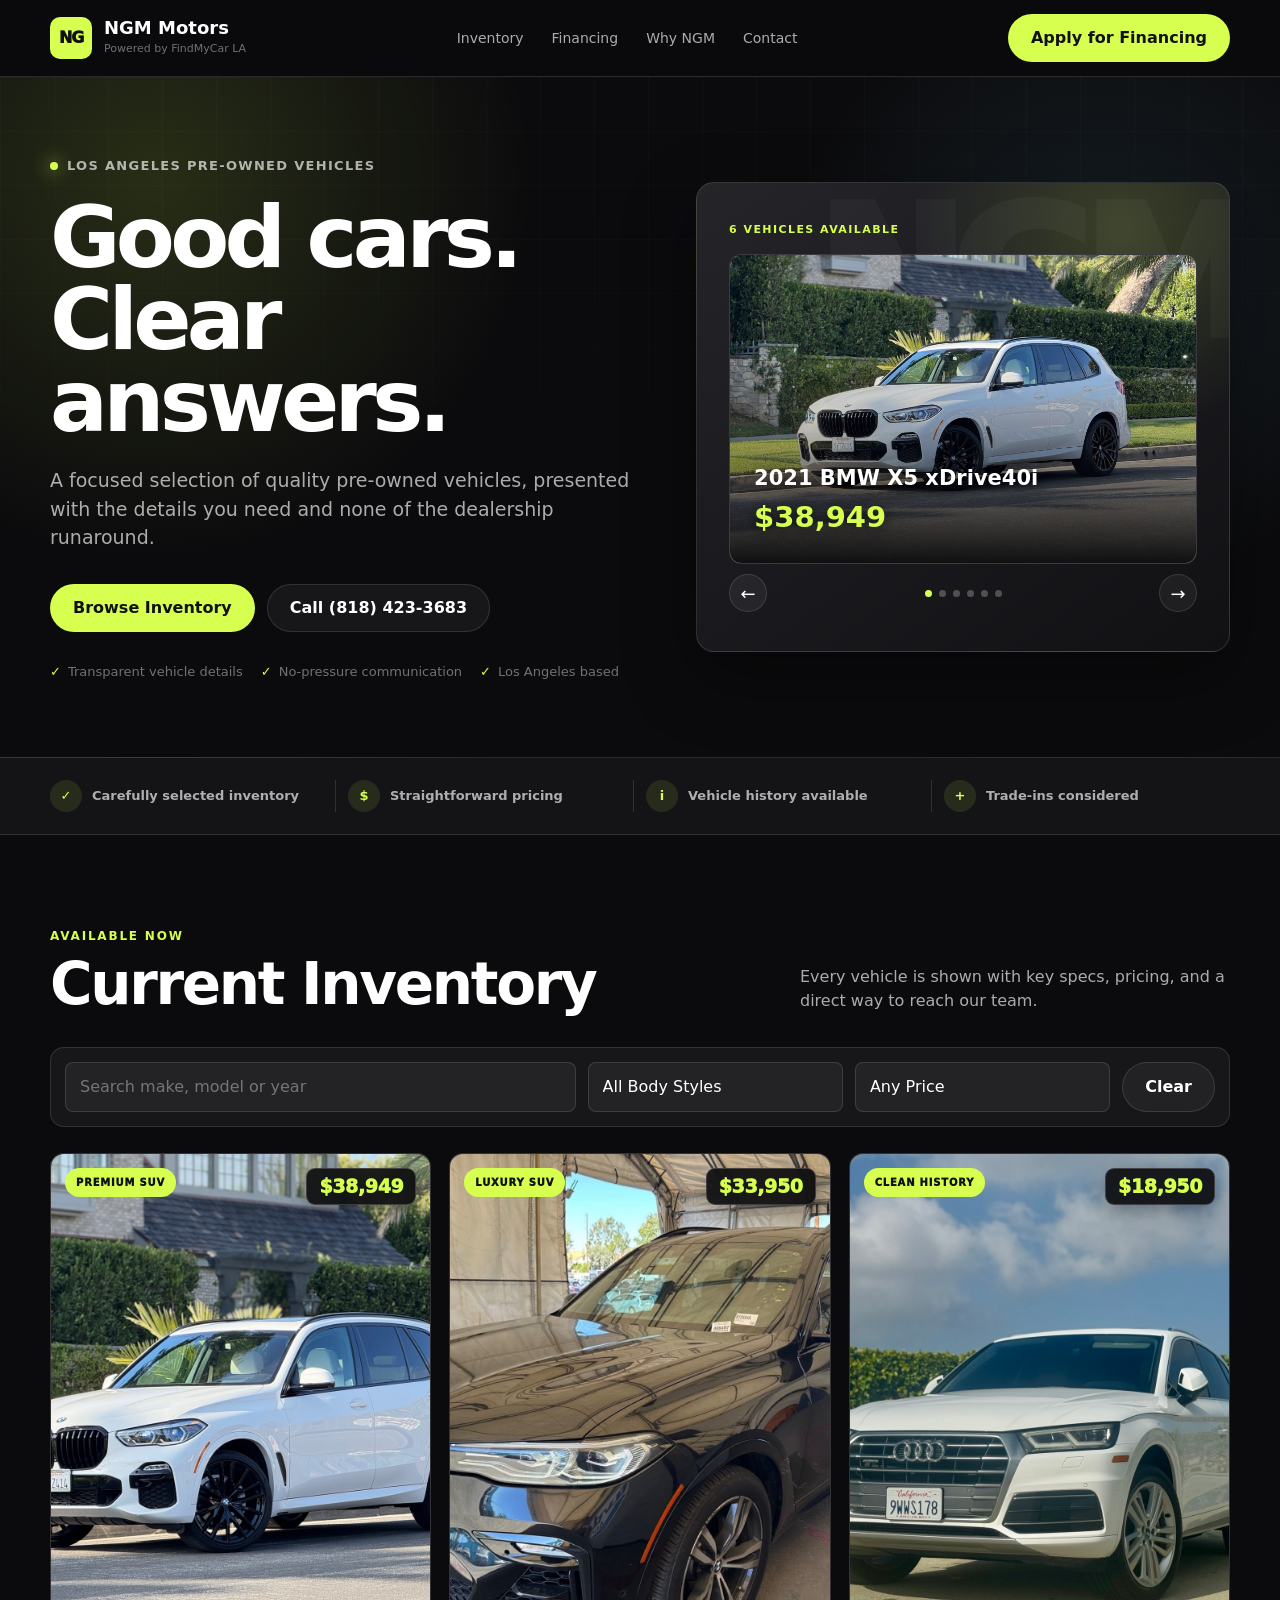
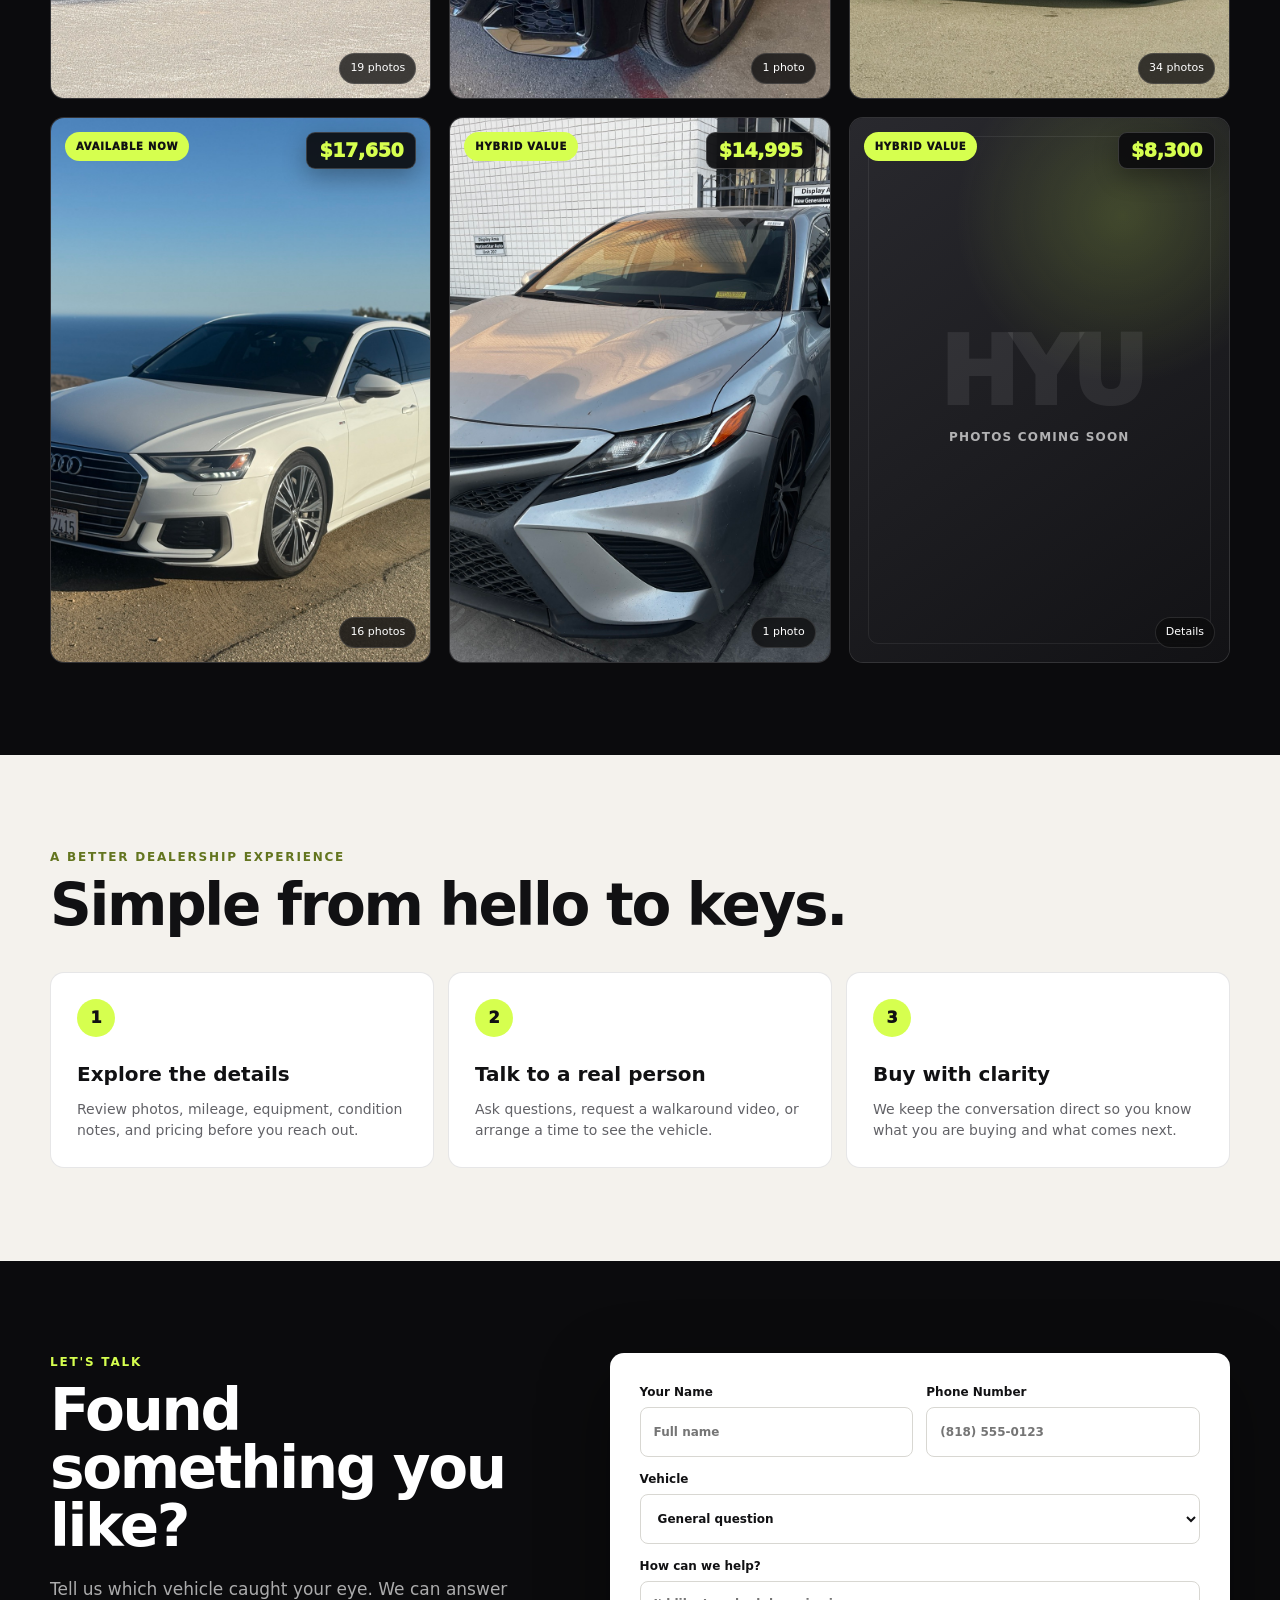
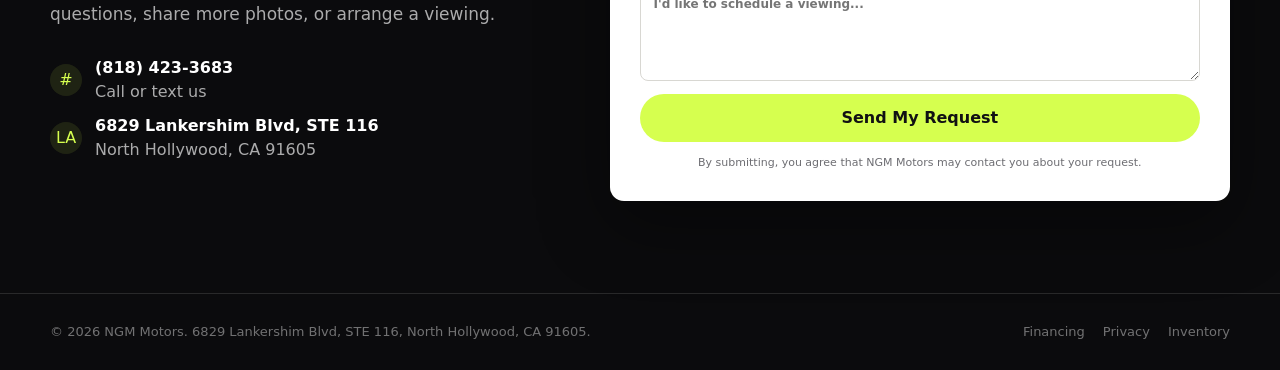
==== commit 3581e118: "Add photos to homepage vehicle carousel" ====
--- a/index.html
+++ b/index.html
@@ -136,11 +136,16 @@
     }
     .hero-inventory::before { content: "NGM"; position: absolute; right: -14px; top: -42px; color: rgba(255,255,255,.035); font-size: 180px; font-weight: 950; letter-spacing: -.09em; }
     .hero-inventory-label { position: relative; margin-bottom: 6px; color: var(--accent); font-size: 11px; font-weight: 900; letter-spacing: .13em; text-transform: uppercase; }
-    .hero-carousel { position: relative; min-height: 155px; overflow: hidden; }
+    .hero-carousel { position: relative; min-height: 310px; overflow: hidden; border-radius: 12px; }
     .hero-carousel-track { display: flex; height: 100%; transition: transform .45s ease; }
-    .hero-inventory-item { display: grid; flex: 0 0 100%; align-content: center; gap: 10px; min-width: 100%; border: 1px solid var(--line); border-radius: 12px; background: rgba(255,255,255,.045); padding: 24px; color: var(--text); }
-    .hero-inventory-item span { font-size: 21px; font-weight: 850; line-height: 1.15; }
-    .hero-inventory-item strong { color: var(--accent); font-size: 29px; white-space: nowrap; }
+    .hero-inventory-item { position: relative; display: flex; flex: 0 0 100%; align-items: flex-end; min-width: 100%; min-height: 310px; overflow: hidden; border: 1px solid var(--line); border-radius: 12px; background: #202024; color: var(--text); }
+    .hero-inventory-image { position: absolute; inset: 0; width: 100%; height: 100%; object-fit: cover; transition: transform .6s ease; }
+    .hero-inventory-item:hover .hero-inventory-image { transform: scale(1.035); }
+    .hero-inventory-placeholder { position: absolute; inset: 0; display: grid; place-items: center; background: radial-gradient(circle at 70% 15%, rgba(214,255,79,.22), transparent 36%), linear-gradient(145deg, #303037, #111114); color: rgba(255,255,255,.08); font-size: 100px; font-weight: 950; letter-spacing: -.08em; }
+    .hero-inventory-item::after { content: ""; position: absolute; inset: 0; background: linear-gradient(180deg, transparent 30%, rgba(8,8,10,.25) 55%, rgba(8,8,10,.96) 100%); }
+    .hero-inventory-copy { position: relative; z-index: 1; display: grid; width: 100%; gap: 6px; padding: 24px; }
+    .hero-inventory-copy span { max-width: 85%; font-size: 21px; font-weight: 850; line-height: 1.15; text-shadow: 0 2px 16px rgba(0,0,0,.7); }
+    .hero-inventory-copy strong { color: var(--accent); font-size: 29px; white-space: nowrap; text-shadow: 0 2px 16px rgba(0,0,0,.7); }
     .hero-carousel-controls { position: relative; display: flex; align-items: center; justify-content: space-between; gap: 14px; }
     .hero-carousel-button { display: grid; width: 38px; height: 38px; place-items: center; border: 1px solid var(--line); border-radius: 50%; background: rgba(255,255,255,.055); color: var(--text); font-size: 18px; }
     .hero-carousel-dots { display: flex; justify-content: center; gap: 7px; }
@@ -533,7 +538,12 @@
       let timer;
 
       document.querySelector("#heroInventoryLabel").textContent = `${vehicles.length} vehicles available`;
-      track.innerHTML = vehicles.map(vehicle => `<a class="hero-inventory-item" href="${listingUrl(vehicle.id)}" data-details="${vehicle.id}"><span>${vehicle.year} ${vehicle.make} ${vehicle.model}</span><strong>${money(vehicle.price)}</strong></a>`).join("");
+      track.innerHTML = vehicles.map(vehicle => {
+        const media = vehicle.images.length
+          ? `<img class="hero-inventory-image" src="${vehicle.images[0]}" alt="${vehicle.year} ${vehicle.make} ${vehicle.model}">`
+          : `<div class="hero-inventory-placeholder" aria-hidden="true">${vehicle.make.slice(0, 3).toUpperCase()}</div>`;
+        return `<a class="hero-inventory-item" href="${listingUrl(vehicle.id)}" data-details="${vehicle.id}">${media}<span class="hero-inventory-copy"><span>${vehicle.year} ${vehicle.make} ${vehicle.model}</span><strong>${money(vehicle.price)}</strong></span></a>`;
+      }).join("");
       dots.innerHTML = vehicles.map((vehicle, dotIndex) => `<button class="hero-carousel-dot${dotIndex === 0 ? " active" : ""}" type="button" data-carousel-index="${dotIndex}" aria-label="Show ${vehicle.year} ${vehicle.make} ${vehicle.model}"></button>`).join("");
 
       const show = nextIndex => {
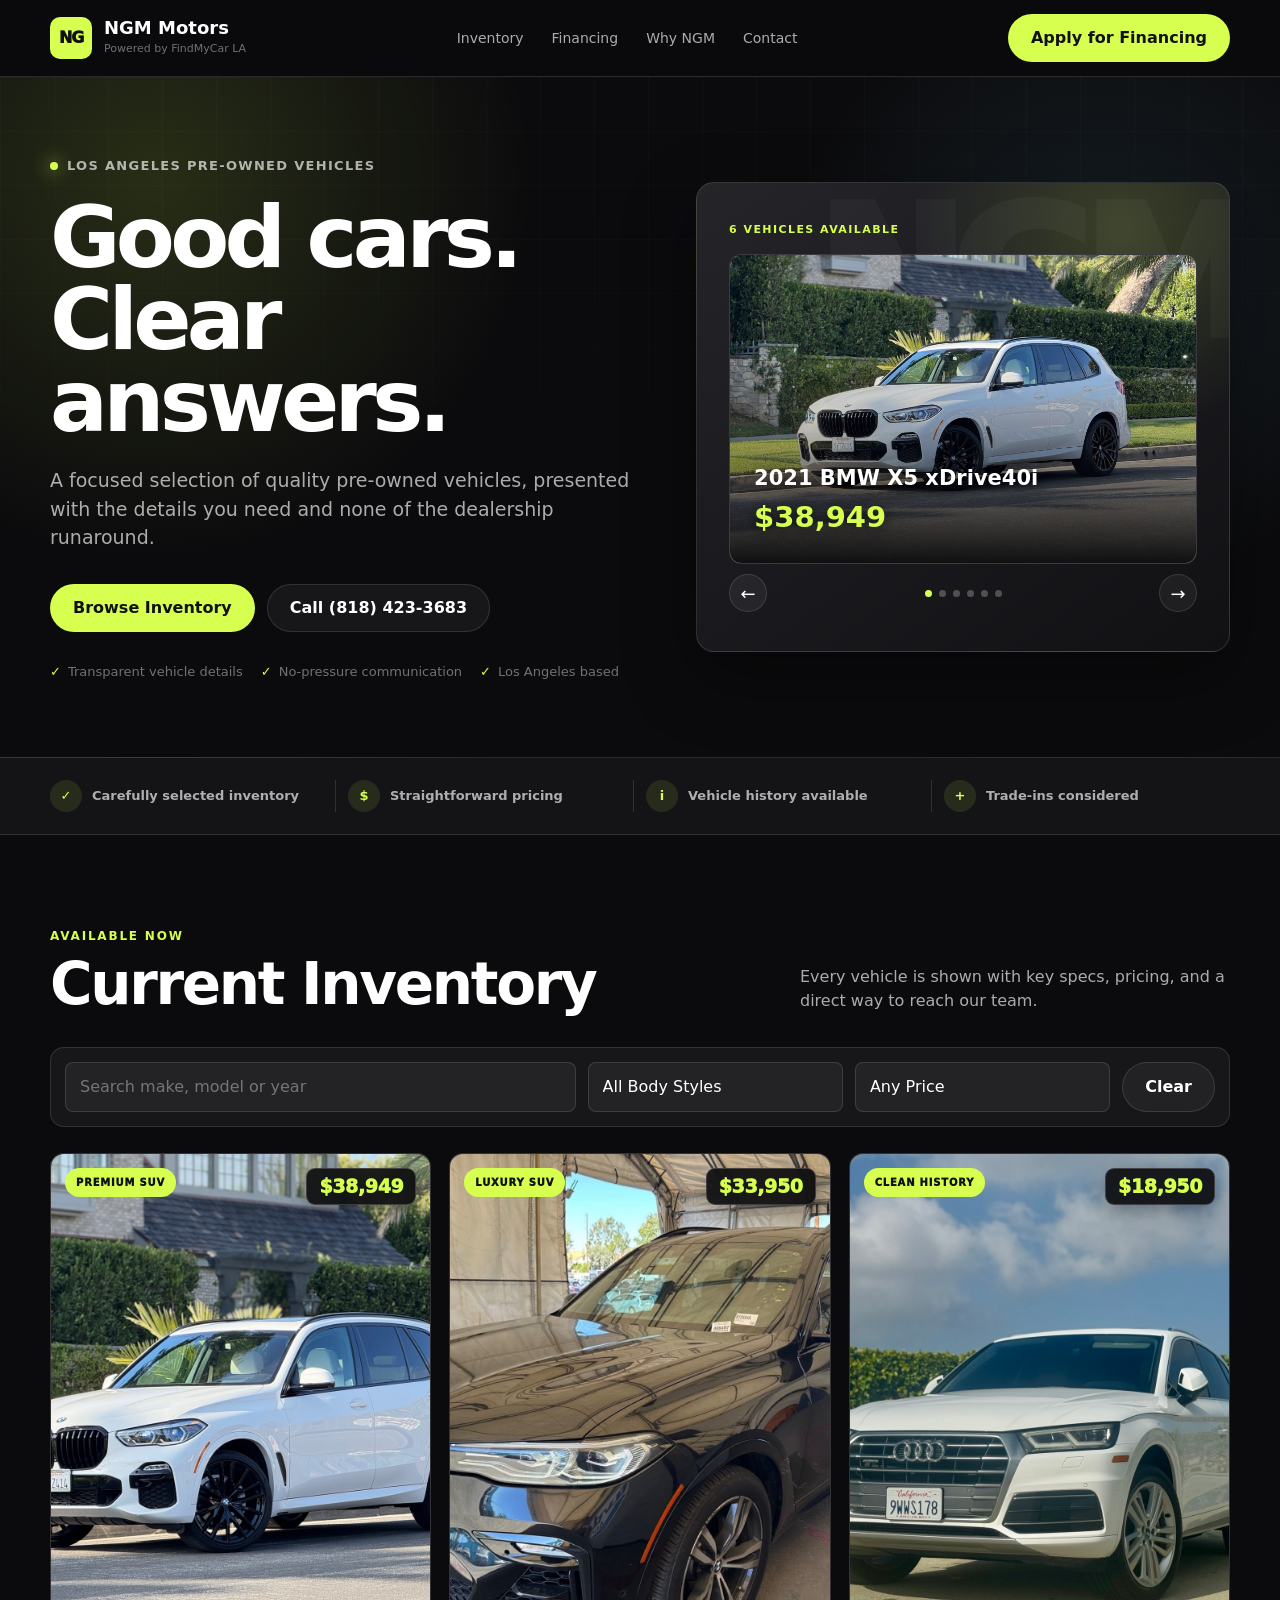
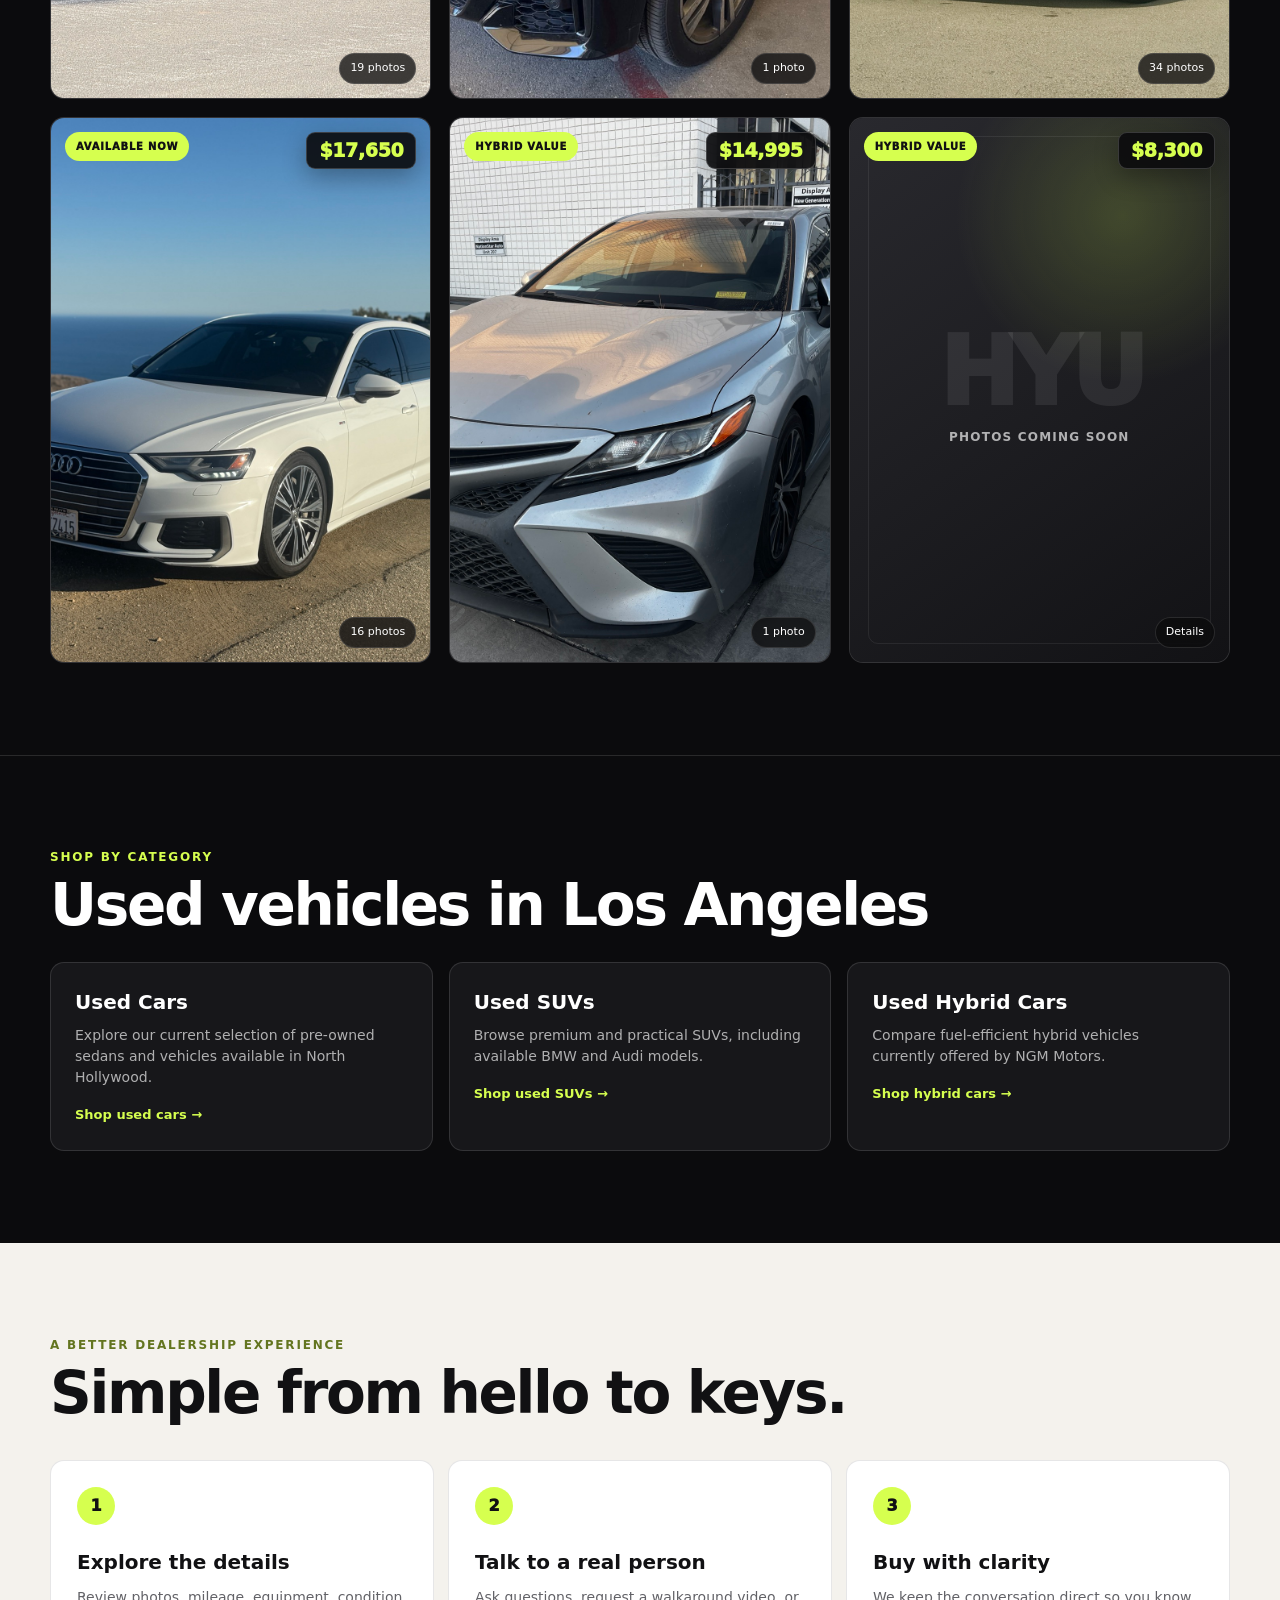
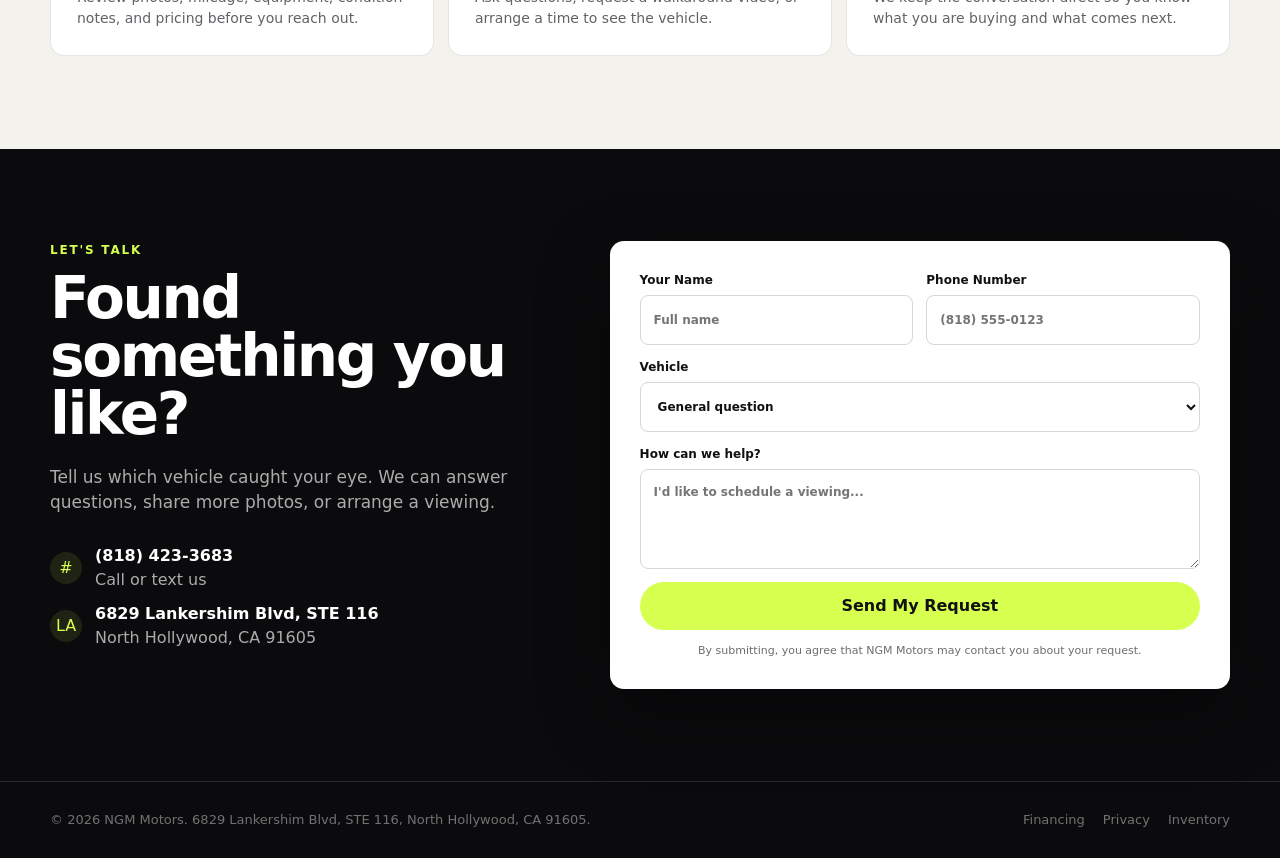
==== commit 9726905d: "Add Los Angeles inventory landing pages" ====
--- a/index.html
+++ b/index.html
@@ -4,7 +4,53 @@
   <meta charset="UTF-8">
   <meta name="viewport" content="width=device-width, initial-scale=1.0">
   <meta name="description" content="Shop carefully selected pre-owned vehicles from NGM Motors in Los Angeles. View details, explore inventory, and contact our team.">
+  <meta name="robots" content="index,follow,max-image-preview:large">
+  <link rel="canonical" href="https://ngm.fndmycar.com/">
+  <meta property="og:type" content="website">
+  <meta property="og:site_name" content="NGM Motors">
+  <meta property="og:title" content="NGM Motors | Quality Pre-Owned Cars in Los Angeles">
+  <meta property="og:description" content="Shop carefully selected pre-owned cars and SUVs from NGM Motors in Los Angeles.">
+  <meta property="og:url" content="https://ngm.fndmycar.com/">
+  <meta property="og:image" content="https://ngm.fndmycar.com/assets/inventory/bmw-x5-40370/01-front-three-quarter.jpg?v=2">
+  <meta name="twitter:card" content="summary_large_image">
   <title>NGM Motors | Quality Pre-Owned Cars in Los Angeles</title>
+  <script type="application/ld+json">
+  {
+    "@context": "https://schema.org",
+    "@type": "AutoDealer",
+    "@id": "https://ngm.fndmycar.com/#dealer",
+    "name": "NGM Motors",
+    "url": "https://ngm.fndmycar.com/",
+    "telephone": "+1-818-423-3683",
+    "priceRange": "$$",
+    "address": {
+      "@type": "PostalAddress",
+      "streetAddress": "6829 Lankershim Blvd, STE 116",
+      "addressLocality": "North Hollywood",
+      "addressRegion": "CA",
+      "postalCode": "91605",
+      "addressCountry": "US"
+    },
+    "areaServed": ["Los Angeles", "North Hollywood", "San Fernando Valley"]
+  }
+  </script>
+  <script type="application/ld+json">
+  {
+    "@context": "https://schema.org",
+    "@type": "ItemList",
+    "name": "NGM Motors Used Vehicle Inventory",
+    "numberOfItems": 6,
+    "itemListOrder": "https://schema.org/ItemListOrderDescending",
+    "itemListElement": [
+      {"@type":"ListItem","position":1,"name":"2021 BMW X5 xDrive40i","url":"https://ngm.fndmycar.com/inventory/2021-bmw-x5-xdrive40i/"},
+      {"@type":"ListItem","position":2,"name":"2020 BMW X7 xDrive40i","url":"https://ngm.fndmycar.com/inventory/2020-bmw-x7-xdrive40i/"},
+      {"@type":"ListItem","position":3,"name":"2018 Audi Q5 Premium Plus","url":"https://ngm.fndmycar.com/inventory/2018-audi-q5-premium-plus/"},
+      {"@type":"ListItem","position":4,"name":"2019 Audi A6 55 TFSI Premium","url":"https://ngm.fndmycar.com/inventory/2019-audi-a6-55-tfsi-premium/"},
+      {"@type":"ListItem","position":5,"name":"2019 Toyota Camry Hybrid SE","url":"https://ngm.fndmycar.com/inventory/2019-toyota-camry-hybrid-se/"},
+      {"@type":"ListItem","position":6,"name":"2023 Hyundai Sonata Hybrid Blue","url":"https://ngm.fndmycar.com/inventory/2023-hyundai-sonata-hybrid-blue/"}
+    ]
+  }
+  </script>
   <style>
     :root {
       --bg: #0b0b0d;
@@ -199,6 +245,13 @@
     .card-actions { display: grid; grid-template-columns: 1fr 1fr; gap: 9px; }
     .card-actions .button { min-height: 43px; padding: 0 14px; font-size: 13px; }
     .empty { grid-column: 1/-1; border: 1px dashed var(--line); border-radius: var(--radius); padding: 54px 20px; color: var(--muted); text-align: center; }
+    .seo-links { border-top: 1px solid var(--line); }
+    .seo-link-grid { display: grid; grid-template-columns: repeat(3,1fr); gap: 16px; margin-top: 28px; }
+    .seo-link-card { border: 1px solid var(--line); border-radius: var(--radius); background: var(--panel); padding: 24px; transition: border-color .18s ease, transform .18s ease; }
+    .seo-link-card:hover { border-color: rgba(214,255,79,.4); transform: translateY(-3px); }
+    .seo-link-card h3 { margin-bottom: 8px; font-size: 20px; }
+    .seo-link-card p { margin: 0; color: var(--muted); font-size: 14px; }
+    .seo-link-card span { display: inline-block; margin-top: 17px; color: var(--accent); font-size: 13px; font-weight: 900; }
 
     .process { border-top: 1px solid var(--line); border-bottom: 1px solid var(--line); background: #f4f2ed; color: var(--ink); }
     .process .kicker { color: #63751f; }
@@ -284,7 +337,7 @@
       .trust-item { border-right: 0; }
       .section { padding: 64px 0; }
       .section-head { align-items: stretch; flex-direction: column; }
-      .filters, .inventory-grid, .process-grid { grid-template-columns: 1fr; }
+      .filters, .inventory-grid, .process-grid, .seo-link-grid { grid-template-columns: 1fr; }
       .filters .button { width: 100%; }
       .contact-form { grid-template-columns: 1fr; padding: 22px; }
       .field-full, .contact-form .button, .form-note, .form-success { grid-column: auto; }
@@ -369,6 +422,18 @@
       </div>
     </section>
 
+    <section class="section seo-links" aria-labelledby="shop-los-angeles">
+      <div class="container">
+        <p class="kicker">Shop by category</p>
+        <h2 id="shop-los-angeles">Used vehicles in Los Angeles</h2>
+        <div class="seo-link-grid">
+          <a class="seo-link-card" href="used-cars-los-angeles/"><h3>Used Cars</h3><p>Explore our current selection of pre-owned sedans and vehicles available in North Hollywood.</p><span>Shop used cars &rarr;</span></a>
+          <a class="seo-link-card" href="used-suvs-los-angeles/"><h3>Used SUVs</h3><p>Browse premium and practical SUVs, including available BMW and Audi models.</p><span>Shop used SUVs &rarr;</span></a>
+          <a class="seo-link-card" href="used-hybrid-cars-los-angeles/"><h3>Used Hybrid Cars</h3><p>Compare fuel-efficient hybrid vehicles currently offered by NGM Motors.</p><span>Shop hybrid cars &rarr;</span></a>
+        </div>
+      </div>
+    </section>
+
     <section id="why-us" class="section process">
       <div class="container">
         <p class="kicker">A better dealership experience</p><h2>Simple from hello to keys.</h2>
@@ -420,10 +485,10 @@
 
   <script>
     const vehicles = [
-      { id: "toyota-camry-hybrid", stock: "CMXCMR1", vin: "4T1B21HK3KU518528", year: 2019, make: "Toyota", model: "Camry Hybrid SE", trim: "Sedan 4D", body: "Sedan", price: 14995, miles: 144535, drivetrain: "FWD", color: "Silver", badge: "Hybrid Value", images: ["assets/inventory/toyota-camry-cmxcmr1/01-front-three-quarter.jpg?v=2"], description: "A fuel-efficient Camry Hybrid SE with a strong AutoCheck score and no reported accidents. Available now at NGM Motors.", features: ["AutoCheck score 89", "0 reported accidents", "2 reported owners", "Odometer assured", "Title brand assured", "Hybrid powertrain", "Stock CMXCMR1"] },
-      { id: "bmw-x7", stock: "Contact us", vin: "Contact us", year: 2020, make: "BMW", model: "X7 xDrive40i", trim: "Sport Utility 4D", body: "SUV", price: 33950, miles: null, drivetrain: "AWD", color: "Black", badge: "Luxury SUV", images: ["assets/inventory/bmw-x7/01-front-three-quarter.jpg?v=1"], description: "A full-size BMW luxury SUV with xDrive all-wheel drive, three-row versatility, and a premium cabin. Contact our team for mileage, VIN, and availability details.", features: ["xDrive all-wheel drive", "Three-row luxury SUV", "Available now", "Contact us for full vehicle details"] },
-      { id: "sonata-hybrid", stock: "CP1139", vin: "KMHL24JJ7PA055891", year: 2023, make: "Hyundai", model: "Sonata Hybrid", trim: "Blue Sedan 4D", body: "Sedan", price: 8300, miles: 86942, drivetrain: "Not listed", color: "Not listed", badge: "Hybrid Value", images: [], description: "A fuel-efficient midsize hybrid sedan now available from NGM Motors. Contact our team for condition details, additional photos, and a viewing appointment.", features: ["Hybrid powertrain", "In inventory", "Available now", "Stock CP1139"] },
-      { id: "audi-q5", stock: "TR11102", vin: "WA1BNAFY4J2013783", year: 2018, make: "Audi", model: "Q5 Premium Plus", trim: "Sport Utility 4D", body: "SUV", price: 18950, miles: 78053, drivetrain: "AWD", color: "White", badge: "Clean History", images: [
+      { id: "toyota-camry-hybrid", seoPath: "inventory/2019-toyota-camry-hybrid-se/", stock: "CMXCMR1", vin: "4T1B21HK3KU518528", year: 2019, make: "Toyota", model: "Camry Hybrid SE", trim: "Sedan 4D", body: "Sedan", price: 14995, miles: 144535, drivetrain: "FWD", color: "Silver", badge: "Hybrid Value", images: ["assets/inventory/toyota-camry-cmxcmr1/01-front-three-quarter.jpg?v=2"], description: "A fuel-efficient Camry Hybrid SE with a strong AutoCheck score and no reported accidents. Available now at NGM Motors.", features: ["AutoCheck score 89", "0 reported accidents", "2 reported owners", "Odometer assured", "Title brand assured", "Hybrid powertrain", "Stock CMXCMR1"] },
+      { id: "bmw-x7", seoPath: "inventory/2020-bmw-x7-xdrive40i/", stock: "Contact us", vin: "Contact us", year: 2020, make: "BMW", model: "X7 xDrive40i", trim: "Sport Utility 4D", body: "SUV", price: 33950, miles: null, drivetrain: "AWD", color: "Black", badge: "Luxury SUV", images: ["assets/inventory/bmw-x7/01-front-three-quarter.jpg?v=1"], description: "A full-size BMW luxury SUV with xDrive all-wheel drive, three-row versatility, and a premium cabin. Contact our team for mileage, VIN, and availability details.", features: ["xDrive all-wheel drive", "Three-row luxury SUV", "Available now", "Contact us for full vehicle details"] },
+      { id: "sonata-hybrid", seoPath: "inventory/2023-hyundai-sonata-hybrid-blue/", stock: "CP1139", vin: "KMHL24JJ7PA055891", year: 2023, make: "Hyundai", model: "Sonata Hybrid", trim: "Blue Sedan 4D", body: "Sedan", price: 8300, miles: 86942, drivetrain: "Not listed", color: "Not listed", badge: "Hybrid Value", images: [], description: "A fuel-efficient midsize hybrid sedan now available from NGM Motors. Contact our team for condition details, additional photos, and a viewing appointment.", features: ["Hybrid powertrain", "In inventory", "Available now", "Stock CP1139"] },
+      { id: "audi-q5", seoPath: "inventory/2018-audi-q5-premium-plus/", stock: "TR11102", vin: "WA1BNAFY4J2013783", year: 2018, make: "Audi", model: "Q5 Premium Plus", trim: "Sport Utility 4D", body: "SUV", price: 18950, miles: 78053, drivetrain: "AWD", color: "White", badge: "Clean History", images: [
         "assets/inventory/audi-q5-tr11102/01-img_2217.jpg?v=1",
         "assets/inventory/audi-q5-tr11102/02-img_2220.jpg?v=1",
         "assets/inventory/audi-q5-tr11102/03-img_2223.jpg?v=1",
@@ -459,7 +524,7 @@
         "assets/inventory/audi-q5-tr11102/33-img_2290.jpg?v=1",
         "assets/inventory/audi-q5-tr11102/34-img_2291.jpg?v=1"
       ], description: "A premium compact SUV with quattro all-wheel drive, a panoramic roof, and a light leather interior. Clean reported accident history.", features: ["AutoCheck score 81", "0 reported accidents", "Quattro all-wheel drive", "Panoramic roof", "Light leather interior", "Stock TR11102"] },
-      { id: "audi-a6", stock: "NH9866", vin: "WAUK2AF28KN059866", year: 2019, make: "Audi", model: "A6 55 TFSI Premium", trim: "Sedan 4D", body: "Sedan", price: 17650, miles: 75030, drivetrain: "Not listed", color: "White", badge: "Available Now", images: [
+      { id: "audi-a6", seoPath: "inventory/2019-audi-a6-55-tfsi-premium/", stock: "NH9866", vin: "WAUK2AF28KN059866", year: 2019, make: "Audi", model: "A6 55 TFSI Premium", trim: "Sedan 4D", body: "Sedan", price: 17650, miles: 75030, drivetrain: "Not listed", color: "White", badge: "Available Now", images: [
         "assets/inventory/audi-a6-nh9866/01-front-three-quarter.jpg?v=1",
         "assets/inventory/audi-a6-nh9866/02-front-three-quarter-opposite.jpg?v=1",
         "assets/inventory/audi-a6-nh9866/03-front.jpg?v=1",
@@ -477,7 +542,7 @@
         "assets/inventory/audi-a6-nh9866/15-rear-three-quarter-opposite.jpg?v=1",
         "assets/inventory/audi-a6-nh9866/16-rear.jpg?v=1"
       ], description: "A well-equipped premium sedan with a clean reported accident history. Contact our team to confirm pricing, condition, and availability before visiting.", features: ["AutoCheck score 85", "0 reported accidents", "Odometer assured", "Title brand assured", "2 reported owners", "Stock NH9866"] },
-      { id: "bmw-x5", stock: "40370", vin: "5UXCR4C05M9E40370", year: 2021, make: "BMW", model: "X5 xDrive40i", trim: "Sport Utility 4D", body: "SUV", price: 38949, miles: 54302, drivetrain: "AWD", color: "White", badge: "Premium SUV", images: [
+      { id: "bmw-x5", seoPath: "inventory/2021-bmw-x5-xdrive40i/", stock: "40370", vin: "5UXCR4C05M9E40370", year: 2021, make: "BMW", model: "X5 xDrive40i", trim: "Sport Utility 4D", body: "SUV", price: 38949, miles: 54302, drivetrain: "AWD", color: "White", badge: "Premium SUV", images: [
         "assets/inventory/bmw-x5-40370/01-front-three-quarter.jpg?v=2",
         "assets/inventory/bmw-x5-40370/02-front-three-quarter-low.jpg?v=2",
         "assets/inventory/bmw-x5-40370/03-front.jpg?v=2",
@@ -517,6 +582,8 @@
     const number = value => new Intl.NumberFormat("en-US").format(value);
 
     function listingUrl(id, absolute = false) {
+      const vehicle = vehicles.find(item => item.id === id);
+      if (vehicle && !absolute) return `/${vehicle.seoPath}`;
       const url = new URL(window.location.href);
       url.searchParams.set("vehicle", id);
       url.hash = "inventory";
